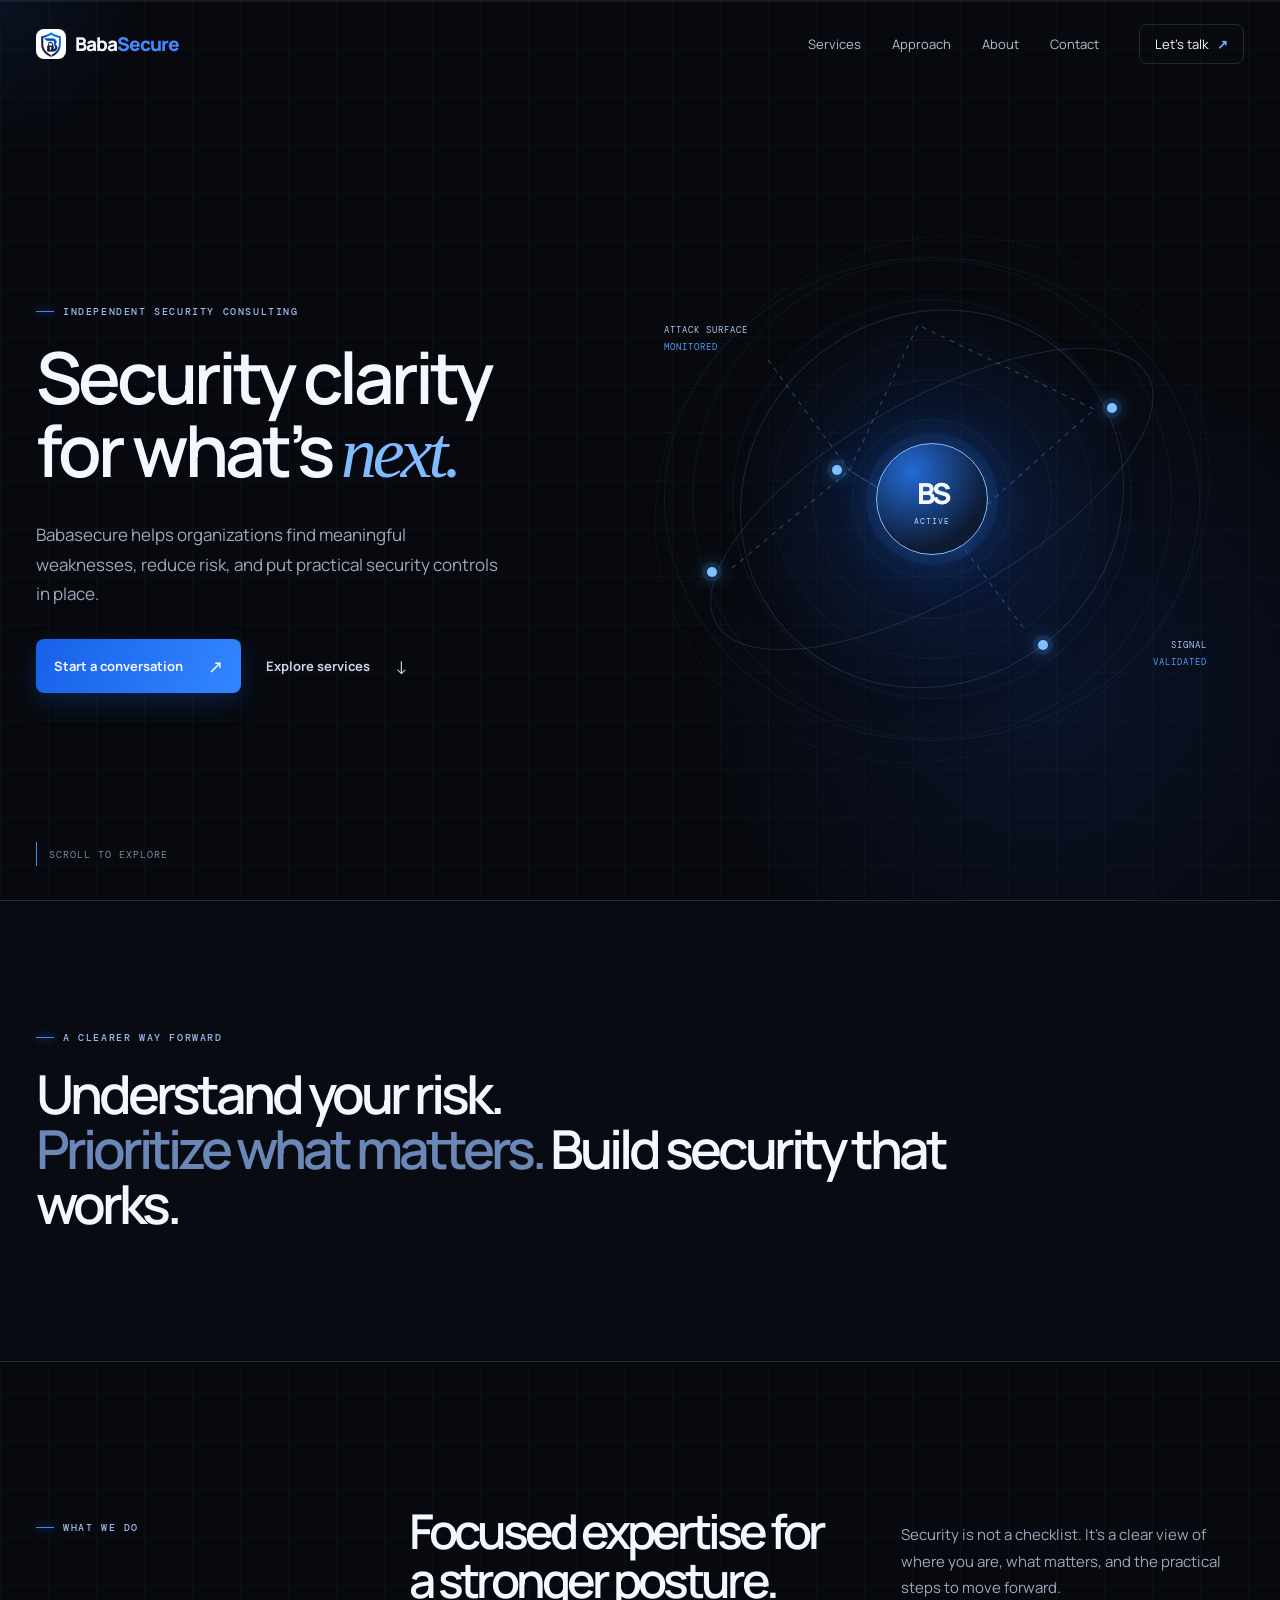
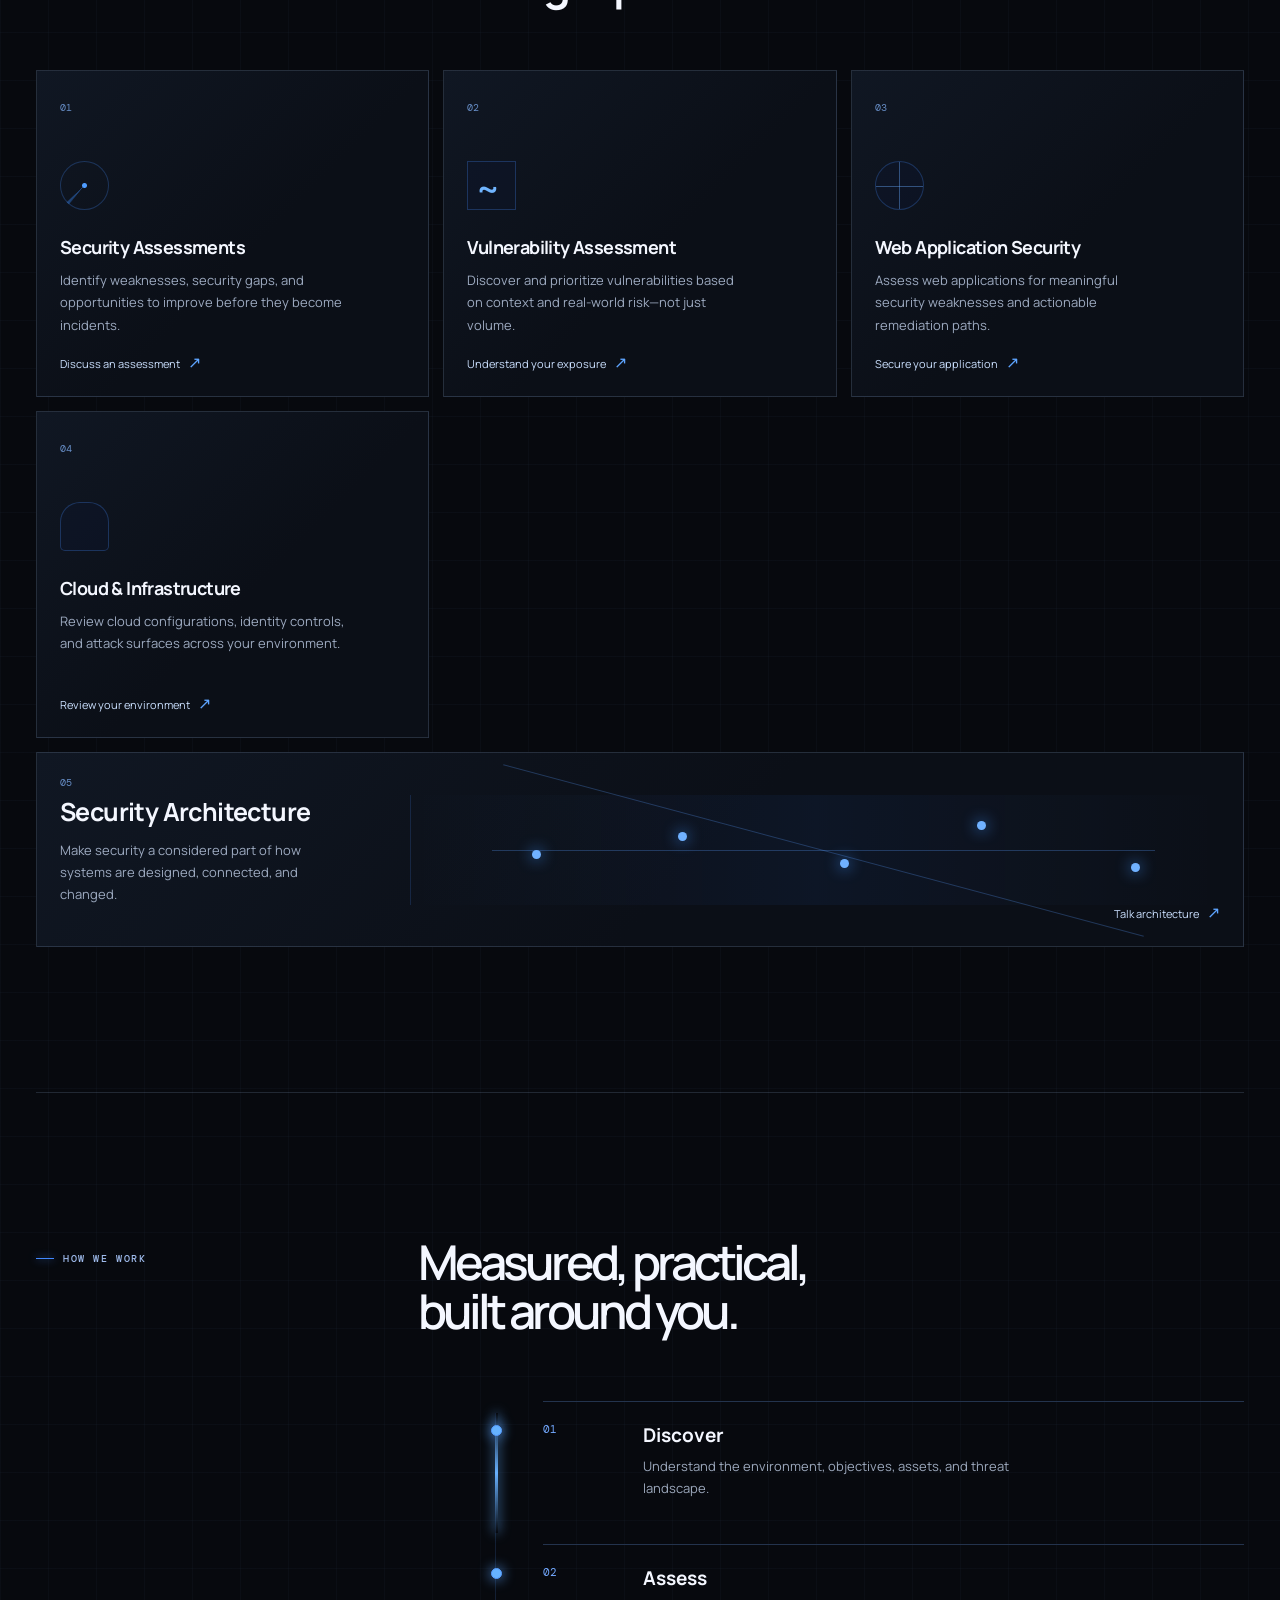
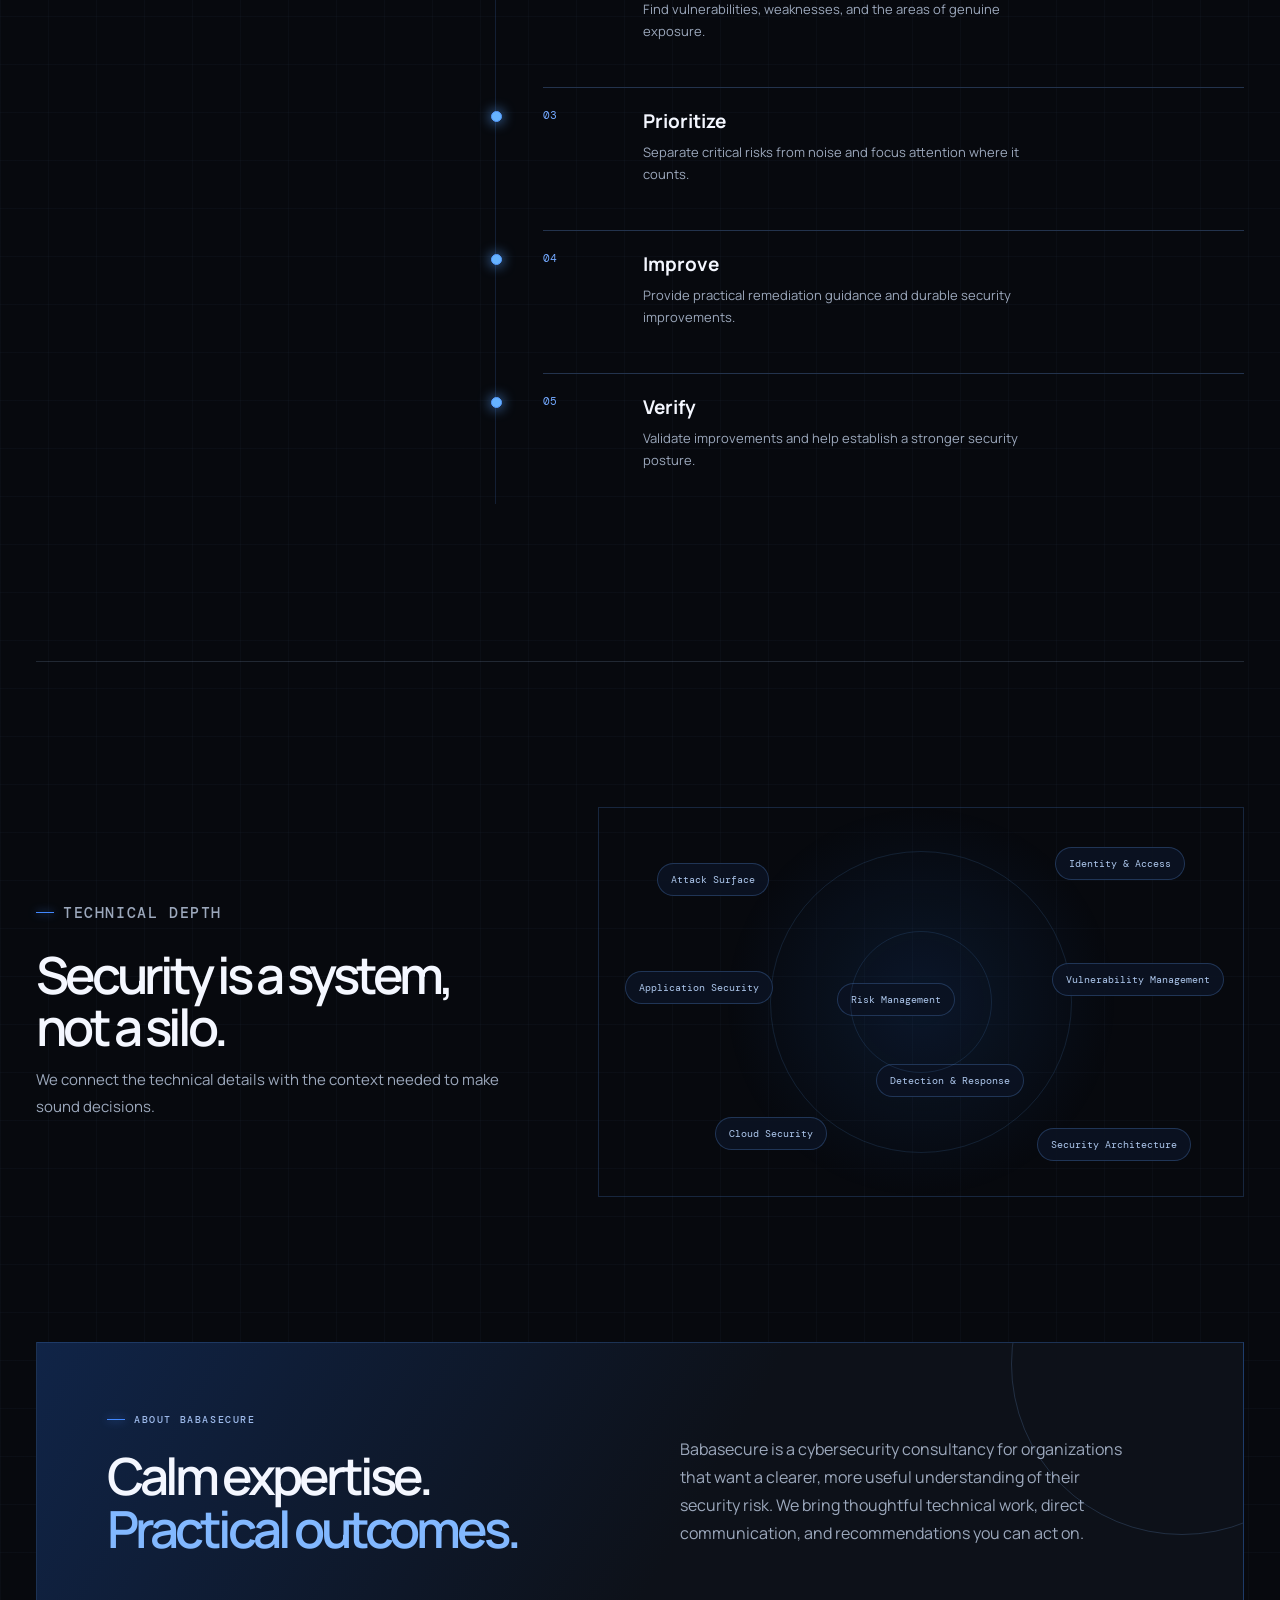
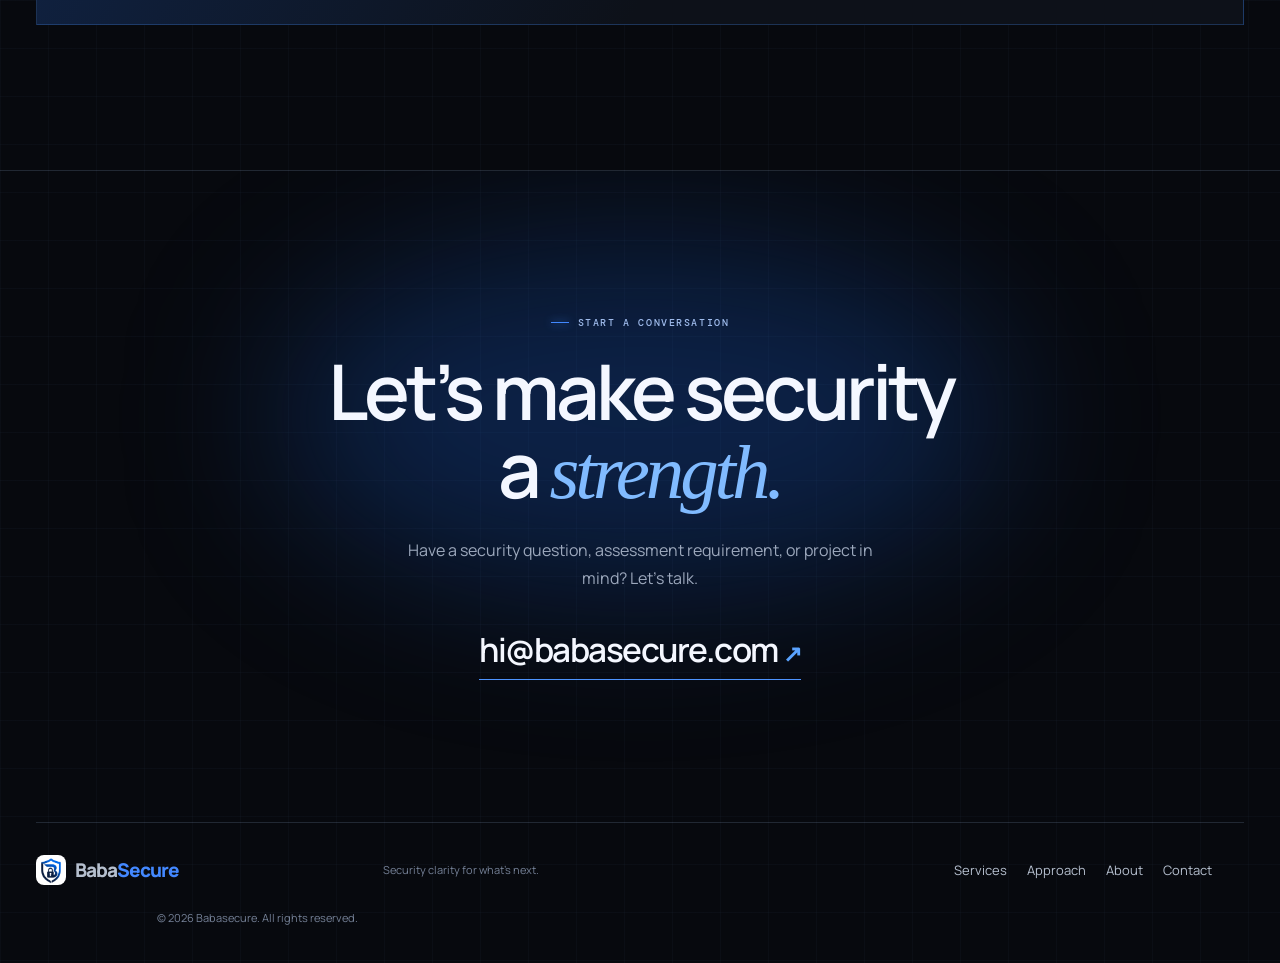
==== index.html @ 06ff26c7 "Add files via upload" ====
<!doctype html>
<html lang="en">
  <head>
    <meta charset="UTF-8" />
    <meta name="viewport" content="width=device-width, initial-scale=1.0" />
    <meta name="description" content="Babasecure helps organizations understand risk, strengthen controls, and build practical cybersecurity resilience." />
    <meta name="theme-color" content="#07090e" />
    <link rel="canonical" href="https://babasecure.com/" />
    <meta property="og:title" content="Babasecure — Cybersecurity Consulting" />
    <meta property="og:description" content="Practical cybersecurity for organizations that need clarity, confidence, and resilient systems." />
    <meta property="og:type" content="website" />
    <meta property="og:url" content="https://babasecure.com/" />
    <meta name="twitter:card" content="summary" />
    <title>Babasecure — Cybersecurity Consulting</title>
    <link rel="icon" href="BabaSecure%20nobg.png" />
    <link rel="stylesheet" href="styles.css" />
    <link rel="stylesheet" href="logo.css" />
  </head>
  <body>
    <div class="progress" aria-hidden="true"><i></i></div>
    <div class="cursor-glow" aria-hidden="true"></div>
    <header class="site-header" id="top">
      <a class="brand" href="#top" aria-label="Babasecure home"><img src="BabaSecure%20nobg.png" alt="" /><span>Baba<span>Secure</span></span></a>
      <nav class="desktop-nav" aria-label="Main navigation">
        <a href="#services">Services</a><a href="#approach">Approach</a><a href="#about">About</a><a href="#contact">Contact</a>
      </nav>
      <a class="nav-cta" href="mailto:hi@babasecure.com">Let’s talk <b>↗</b></a>
      <button class="menu-toggle" aria-expanded="false" aria-controls="mobile-nav" aria-label="Open menu"><i></i><i></i></button>
    </header>
    <div class="mobile-nav" id="mobile-nav" aria-hidden="true"><a href="#services">Services</a><a href="#approach">Approach</a><a href="#about">About</a><a href="#contact">Contact</a><a class="button primary" href="mailto:hi@babasecure.com">Let’s talk <span>↗</span></a></div>

    <main>
      <section class="hero" aria-labelledby="hero-title">
        <div class="hero-copy reveal">
          <p class="eyebrow"><i></i> Independent security consulting</p>
          <h1 id="hero-title">Security clarity<br />for what’s <em>next.</em></h1>
          <p class="hero-text">Babasecure helps organizations find meaningful weaknesses, reduce risk, and put practical security controls in place.</p>
          <div class="hero-actions"><a class="button primary" href="mailto:hi@babasecure.com">Start a conversation <span>↗</span></a><a class="button text-button" href="#services">Explore services <span>↓</span></a></div>
        </div>
        <div class="system" aria-label="Abstract animated security network visualization" role="img">
          <div class="orb orb-one"></div><div class="orb orb-two"></div>
          <div class="orbit orbit-a"></div><div class="orbit orbit-b"></div><div class="orbit orbit-c"></div>
          <div class="system-grid"></div>
          <div class="node n1"></div><div class="node n2"></div><div class="node n3"></div><div class="node n4"></div><div class="node n5"></div>
          <svg viewBox="0 0 600 600" aria-hidden="true"><path d="M87 374 212 270 323 338 473 205"/><path d="M125 152 212 270 323 338 399 440"/><path d="M212 270 285 115 473 205"/></svg>
          <div class="core"><span>BS</span><small>ACTIVE</small></div>
          <div class="system-label label-a">ATTACK SURFACE <b>MONITORED</b></div><div class="system-label label-b">SIGNAL <b>VALIDATED</b></div>
        </div>
        <div class="scroll-cue"><span></span> Scroll to explore</div>
      </section>

      <section class="statement"><p class="eyebrow reveal"><i></i> A clearer way forward</p><h2 class="reveal">Understand your risk.<br /><span>Prioritize what matters.</span> Build security that works.</h2></section>

      <section class="services section" id="services">
        <div class="section-head reveal"><p class="eyebrow"><i></i> What we do</p><h2>Focused expertise for<br />a stronger posture.</h2><p>Security is not a checklist. It’s a clear view of where you are, what matters, and the practical steps to move forward.</p></div>
        <div class="service-grid">
          <article class="service-card reveal"><span class="index">01</span><div class="service-icon icon-scan"></div><h3>Security Assessments</h3><p>Identify weaknesses, security gaps, and opportunities to improve before they become incidents.</p><a href="mailto:hi@babasecure.com?subject=Security%20Assessment%20enquiry">Discuss an assessment <span>↗</span></a></article>
          <article class="service-card reveal"><span class="index">02</span><div class="service-icon icon-pulse"></div><h3>Vulnerability Assessment</h3><p>Discover and prioritize vulnerabilities based on context and real-world risk—not just volume.</p><a href="mailto:hi@babasecure.com?subject=Vulnerability%20Assessment%20enquiry">Understand your exposure <span>↗</span></a></article>
          <article class="service-card reveal"><span class="index">03</span><div class="service-icon icon-web"></div><h3>Web Application Security</h3><p>Assess web applications for meaningful security weaknesses and actionable remediation paths.</p><a href="mailto:hi@babasecure.com?subject=Web%20Application%20Security%20enquiry">Secure your application <span>↗</span></a></article>
          <article class="service-card reveal"><span class="index">04</span><div class="service-icon icon-cloud"></div><h3>Cloud & Infrastructure</h3><p>Review cloud configurations, identity controls, and attack surfaces across your environment.</p><a href="mailto:hi@babasecure.com?subject=Cloud%20Security%20enquiry">Review your environment <span>↗</span></a></article>
          <article class="service-card wide reveal"><span class="index">05</span><div><h3>Security Architecture</h3><p>Make security a considered part of how systems are designed, connected, and changed.</p></div><div class="architecture-art"><span></span><span></span><span></span><span></span><span></span></div><a href="mailto:hi@babasecure.com?subject=Security%20Architecture%20enquiry">Talk architecture <span>↗</span></a></article>
        </div>
      </section>

      <section class="approach section" id="approach"><div class="section-head reveal"><p class="eyebrow"><i></i> How we work</p><h2>Measured, practical,<br />built around you.</h2></div><div class="process">
        <div class="process-line" aria-hidden="true"><i></i></div>
        <article class="process-step reveal"><span>01</span><div><h3>Discover</h3><p>Understand the environment, objectives, assets, and threat landscape.</p></div></article>
        <article class="process-step reveal"><span>02</span><div><h3>Assess</h3><p>Find vulnerabilities, weaknesses, and the areas of genuine exposure.</p></div></article>
        <article class="process-step reveal"><span>03</span><div><h3>Prioritize</h3><p>Separate critical risks from noise and focus attention where it counts.</p></div></article>
        <article class="process-step reveal"><span>04</span><div><h3>Improve</h3><p>Provide practical remediation guidance and durable security improvements.</p></div></article>
        <article class="process-step reveal"><span>05</span><div><h3>Verify</h3><p>Validate improvements and help establish a stronger security posture.</p></div></article>
      </div></section>

      <section class="capabilities section"><div class="capability-copy reveal"><p class="eyebrow"><i></i> Technical depth</p><h2>Security is a system,<br />not a silo.</h2><p>We connect the technical details with the context needed to make sound decisions.</p></div><div class="constellation reveal" aria-label="Security capabilities"><button>Attack Surface</button><button>Identity &amp; Access</button><button>Application Security</button><button>Cloud Security</button><button>Vulnerability Management</button><button>Security Architecture</button><button>Detection &amp; Response</button><button>Risk Management</button></div></section>

      <section class="about section" id="about"><div class="about-card reveal"><div><p class="eyebrow"><i></i> About Babasecure</p><h2>Calm expertise.<br /><span>Practical outcomes.</span></h2></div><p>Babasecure is a cybersecurity consultancy for organizations that want a clearer, more useful understanding of their security risk. We bring thoughtful technical work, direct communication, and recommendations you can act on.</p></div></section>
      <section class="contact" id="contact"><div class="contact-glow"></div><p class="eyebrow reveal"><i></i> Start a conversation</p><h2 class="reveal">Let’s make security<br />a <em>strength.</em></h2><p class="reveal">Have a security question, assessment requirement, or project in mind? Let’s talk.</p><a class="email-link reveal" href="mailto:hi@babasecure.com">hi@babasecure.com <span>↗</span></a></section>
    </main>
    <footer><a class="brand" href="#top"><img src="BabaSecure%20nobg.png" alt="" /><span>Baba<span>Secure</span></span></a><p>Security clarity for what’s next.</p><div><a href="#services">Services</a><a href="#approach">Approach</a><a href="#about">About</a><a href="mailto:hi@babasecure.com">Contact</a></div><small>© <span id="year"></span> Babasecure. All rights reserved.</small></footer>
    <script src="script.js"></script>
  </body>
</html>
---- styles.css ----
@import url('https://fonts.googleapis.com/css2?family=DM+Mono:wght@400;500&family=Manrope:wght@400;500;600;700;800&display=swap');
:root{--bg:#07090e;--surface:#0c1018;--line:rgba(176,202,246,.16);--ink:#f4f7ff;--muted:#9ca8bc;--blue:#2673ff;--cyan:#66b9ff;--mono:'DM Mono',monospace;--sans:Manrope,Arial,sans-serif}*{box-sizing:border-box}html{scroll-behavior:smooth}body{margin:0;background:var(--bg);color:var(--ink);font-family:var(--sans);overflow-x:hidden;background-image:radial-gradient(circle at 82% 12%,rgba(35,98,255,.11),transparent 22rem),linear-gradient(rgba(111,142,200,.035) 1px,transparent 1px),linear-gradient(90deg,rgba(111,142,200,.035) 1px,transparent 1px);background-size:auto,48px 48px,48px 48px}a{color:inherit;text-decoration:none}button{font:inherit}.progress{height:2px;position:fixed;z-index:100;inset:0 0 auto;background:rgba(255,255,255,.05)}.progress i{display:block;height:100%;width:0;background:linear-gradient(90deg,var(--blue),var(--cyan));box-shadow:0 0 12px var(--blue)}.site-header{height:88px;display:flex;align-items:center;justify-content:space-between;max-width:1340px;margin:auto;padding:0 36px;position:sticky;top:0;z-index:20;transition:.35s}.site-header.scrolled{height:70px;background:rgba(7,9,14,.76);backdrop-filter:blur(16px);border-bottom:1px solid rgba(255,255,255,.08)}.brand{font-weight:800;font-size:19px;letter-spacing:-1px;display:flex;align-items:center;gap:9px}.brand>span:last-child>span{color:#4388ff}.brand-mark{width:29px;height:29px;border:1px solid #347dff;border-radius:8px;display:grid;place-items:center;font-size:14px;background:linear-gradient(145deg,rgba(62,134,255,.3),rgba(11,22,47,.2));box-shadow:inset 0 0 13px #2869cc44}.desktop-nav{display:flex;gap:31px;margin-left:auto;margin-right:40px}.desktop-nav a,footer a{font-size:13px;color:#b5bfce;transition:.2s}.desktop-nav a:hover,footer a:hover{color:#fff}.nav-cta{font-size:13px;border:1px solid var(--line);padding:10px 15px;border-radius:8px;transition:.25s}.nav-cta:hover{border-color:#528dff;background:#1e58c61}.nav-cta b{color:#67b0ff;margin-left:6px}.menu-toggle,.mobile-nav{display:none}.hero{min-height:calc(100vh - 88px);max-width:1340px;margin:auto;padding:80px 36px 70px;display:grid;grid-template-columns:1fr 1fr;align-items:center;position:relative}.hero-copy{z-index:2}.eyebrow{font:500 10px var(--mono);color:#9fbbec;text-transform:uppercase;letter-spacing:1.6px;display:flex;align-items:center;gap:9px;margin:0 0 23px}.eyebrow i{width:18px;height:1px;background:#4288ff;box-shadow:0 0 8px #4288ff}.hero h1,.section h2,.statement h2,.contact h2{font-size:clamp(46px,5.6vw,84px);line-height:1.02;letter-spacing:-4px;margin:0;font-weight:600}.hero h1 em,.contact h2 em{font-family:Georgia,serif;font-weight:400;color:#81bbff}.hero-text{max-width:470px;color:var(--muted);font-size:17px;line-height:1.75;margin:30px 0}.hero-actions{display:flex;align-items:center;gap:25px}.button{display:inline-flex;align-items:center;justify-content:center;gap:25px;border-radius:8px;padding:15px 18px;font-size:13px;font-weight:700;transition:transform .25s,box-shadow .25s,border .25s}.button:hover{transform:translateY(-3px)}.primary{background:linear-gradient(110deg,#1761e9,#3386ff);box-shadow:0 9px 25px #175ed343}.primary:hover{box-shadow:0 13px 32px #175ed36b}.button span{font-size:18px;font-weight:400}.text-button{color:#cbd6e8;padding-left:0}.text-button:hover{color:white}.system{height:min(570px,44vw);min-height:470px;position:relative;isolation:isolate;margin-left:-20px;transform:translate(var(--mx,0),var(--my,0));transition:transform .5s ease-out}.system:before{content:"";position:absolute;inset:7% 8%;border-radius:50%;background:radial-gradient(circle,rgba(37,113,255,.17),transparent 58%);filter:blur(12px);z-index:-2}.system-grid{position:absolute;inset:7%;border:1px solid #5085ca20;border-radius:50%;background:repeating-radial-gradient(circle at center,transparent 0 38px,#8db8ff0b 39px 40px)}.orbit{position:absolute;border:1px solid rgba(108,166,255,.18);border-radius:50%;top:50%;left:50%;transform:translate(-50%,-50%) rotate(-30deg)}.orbit-a{width:80%;height:35%}.orbit-b{width:59%;height:70%;transform:translate(-50%,-50%) rotate(51deg)}.orbit-c{width:91%;height:91%;border-style:dashed;border-color:#8eb8ff17;animation:spin 25s linear infinite}.system svg{position:absolute;width:100%;height:100%;inset:0}.system path{fill:none;stroke:#5ba1ff5c;stroke-width:1.2;stroke-dasharray:5 6;animation:dash 16s linear infinite}.node{width:10px;height:10px;border-radius:50%;background:#80c1ff;box-shadow:0 0 0 5px #4597ff20,0 0 18px #4c9fff;position:absolute}.n1{left:14%;top:62%}.n2{left:34%;top:44%}.n3{left:53%;top:56%}.n4{left:78%;top:33%}.n5{left:67%;top:75%}.core{width:112px;height:112px;border-radius:50%;position:absolute;left:50%;top:50%;transform:translate(-50%,-50%);display:flex;flex-direction:column;align-items:center;justify-content:center;background:radial-gradient(circle at 32% 25%,#246bd6,#0d1a31 70%);border:1px solid #7fc1ff;box-shadow:0 0 0 10px #3c8fff15,0 0 60px #1871ff57;animation:breathe 3.5s ease-in-out infinite}.core span{font-size:29px;font-weight:800;letter-spacing:-3px}.core small{font:8px var(--mono);letter-spacing:1px;margin-top:3px;color:#abd7ff}.system-label{font:9px var(--mono);color:#a9c8f3;position:absolute;letter-spacing:1px}.system-label b{display:block;color:#4f9bff;font-weight:400;margin-top:5px}.label-a{left:7%;top:19%}.label-b{right:6%;bottom:20%;text-align:right}.scroll-cue{position:absolute;bottom:34px;left:36px;color:#7d889a;font:10px var(--mono);letter-spacing:1px;text-transform:uppercase;display:flex;gap:12px;align-items:center}.scroll-cue span{height:24px;width:1px;background:#478aff;animation:scroll 1.7s infinite}.statement{padding:130px max(36px,calc((100vw - 1268px)/2));border-top:1px solid var(--line);border-bottom:1px solid var(--line);background:#0a0d14b8}.statement h2{font-size:clamp(33px,4.2vw,64px);max-width:970px}.statement h2 span{color:#6a87b7}.section{max-width:1268px;margin:auto;padding:145px 0}.section-head{display:grid;grid-template-columns:1fr 1.35fr 1fr;gap:30px;align-items:start;margin-bottom:65px}.section-head .eyebrow{margin-top:14px}.section h2{font-size:clamp(34px,3.75vw,58px)}.section-head>p:last-child,.capability-copy>p,.about-card>p{font-size:15px;line-height:1.75;color:var(--muted);margin:15px 0 0}.service-grid{display:grid;grid-template-columns:repeat(3,1fr);gap:14px}.service-card{min-height:327px;background:linear-gradient(135deg,#101723,#0b0f17 55%);border:1px solid var(--line);padding:23px;position:relative;overflow:hidden;transition:.35s}.service-card:before{content:"";position:absolute;inset:0;background:radial-gradient(circle at var(--x,50%) var(--y,50%),#237eff30,transparent 38%);opacity:0;transition:.35s}.service-card:hover{transform:translateY(-7px);border-color:#5594ff91}.service-card:hover:before{opacity:1}.index{font:10px var(--mono);color:#678ec7}.service-icon{width:49px;height:49px;border:1px solid #3a76d355;margin:45px 0 25px;position:relative;background:#0c163055}.icon-scan{border-radius:50%;background:radial-gradient(circle,#4e9cff 0 2px,transparent 3px),conic-gradient(from 20deg,transparent 0 55%,#398cff62 56% 57%,transparent 58%)}.icon-pulse:after{content:"⌁";color:#70b5ff;font-size:39px;position:absolute;left:7px;top:-2px}.icon-web{border-radius:50%}.icon-web:after,.icon-web:before{content:"";position:absolute;background:#66aaff69}.icon-web:after{width:1px;top:0;bottom:0;left:50%}.icon-web:before{height:1px;left:0;right:0;top:50%}.icon-cloud{border-radius:20px 20px 5px 5px}.service-card h3{font-size:18px;margin:0 0 10px;letter-spacing:-.6px}.service-card p{font-size:13px;line-height:1.7;color:#9daac0;margin:0;max-width:285px}.service-card>a{font-size:11px;color:#cbe0ff;position:absolute;bottom:23px;left:23px}.service-card>a span{color:#5ea4ff;font-size:16px;margin-left:6px}.service-card.wide{grid-column:span 3;min-height:195px;display:flex;align-items:center;gap:65px}.wide .index{position:absolute;top:23px}.wide h3{font-size:25px}.wide .architecture-art{flex:1;height:110px;position:relative;background:linear-gradient(90deg,transparent,#347fff10,transparent);border-left:1px solid #3a76d337}.architecture-art:before,.architecture-art:after{content:"";position:absolute;height:1px;background:#5b9dff48;top:55px;left:10%;right:8%}.architecture-art:after{transform:rotate(15deg)}.architecture-art span{position:absolute;width:9px;height:9px;border-radius:50%;background:#70b1ff;box-shadow:0 0 15px #4194ff}.architecture-art span:nth-child(1){left:15%;top:50%}.architecture-art span:nth-child(2){left:33%;top:34%}.architecture-art span:nth-child(3){left:53%;top:58%}.architecture-art span:nth-child(4){left:70%;top:24%}.architecture-art span:nth-child(5){left:89%;top:62%}.wide>a{left:auto;right:23px}.approach{border-top:1px solid var(--line)}.approach .section-head{grid-template-columns:1fr 2.35fr}.process{position:relative;padding-left:42%;display:grid;gap:0}.process-line{position:absolute;top:12px;bottom:12px;left:38%;width:1px;background:#365e9a45}.process-line i{display:block;width:3px;height:120px;background:linear-gradient(transparent,#68b1ff,transparent);box-shadow:0 0 12px #62adff;animation:lineflow 4s ease-in-out infinite}.process-step{min-height:143px;display:grid;grid-template-columns:100px 1fr;border-top:1px solid #23334d;padding:20px 0;position:relative}.process-step:before{content:"";position:absolute;width:9px;height:9px;border-radius:50%;background:#10203b;border:1px solid #579cff;left:-52px;top:23px;transition:.35s}.process-step.in-view:before{background:#66b3ff;box-shadow:0 0 13px #5aa4ff}.process-step span{font:11px var(--mono);color:#73a9ff}.process-step h3{margin:0 0 8px;font-size:19px}.process-step p{color:var(--muted);font-size:13px;line-height:1.65;margin:0;max-width:420px}.capabilities{display:grid;grid-template-columns:1fr 1.3fr;gap:120px;align-items:center;border-top:1px solid var(--line)}.capability-copy .eyebrow{margin-bottom:22px}.capability-copy h2{font-size:clamp(34px,4vw,57px)}.constellation{min-height:390px;position:relative;border:1px solid #31548766;background:radial-gradient(circle at 50% 50%,#1d5db62a,transparent 52%);overflow:hidden}.constellation:before,.constellation:after{content:"";position:absolute;width:300px;height:300px;border:1px solid #66a9ff22;border-radius:50%;left:50%;top:50%;transform:translate(-50%,-50%)}.constellation:after{width:140px;height:140px}.constellation button{position:absolute;border:1px solid #5d99e845;background:#0b1323e8;color:#aec8ee;border-radius:100px;padding:9px 13px;font:10px var(--mono);cursor:pointer;transition:.25s}.constellation button:hover,.constellation button:focus{border-color:#76b7ff;background:#1b4d98;color:#fff;outline:none;box-shadow:0 0 20px #398aff66}.constellation button:nth-child(1){top:14%;left:9%}.constellation button:nth-child(2){top:10%;right:9%}.constellation button:nth-child(3){top:42%;left:4%}.constellation button:nth-child(4){bottom:12%;left:18%}.constellation button:nth-child(5){top:40%;right:3%}.constellation button:nth-child(6){bottom:9%;right:8%}.constellation button:nth-child(7){top:66%;left:43%}.constellation button:nth-child(8){top:45%;left:37%}.about{padding-top:0}.about-card{display:grid;grid-template-columns:1fr 1fr;gap:80px;background:linear-gradient(120deg,#102447,#0d1119 55%);border:1px solid #2f5b9975;padding:70px;position:relative;overflow:hidden}.about-card:after{content:"";width:340px;height:340px;border:1px solid #80b8ff2e;border-radius:50%;position:absolute;right:-110px;top:-150px}.about-card h2{font-size:clamp(35px,4vw,57px)}.about-card h2 span{color:#82b8ff}.about-card>p{font-size:16px;max-width:460px;align-self:center}.contact{padding:145px 36px 150px;text-align:center;position:relative;overflow:hidden;border-top:1px solid var(--line)}.contact>*{position:relative;z-index:1}.contact .eyebrow{justify-content:center}.contact h2{font-size:clamp(48px,6vw,88px)}.contact>p:not(.eyebrow){color:var(--muted);font-size:16px;margin:25px auto 35px;max-width:490px;line-height:1.7}.contact-glow{position:absolute;width:730px;height:350px;border-radius:50%;background:#195dcc4b;filter:blur(80px);left:50%;top:70px;transform:translateX(-50%)}.email-link{font-size:clamp(19px,2.6vw,36px);font-weight:600;letter-spacing:-1.5px;border-bottom:1px solid #4d94ff;padding-bottom:7px;transition:.2s}.email-link:hover{color:#7bb8ff}.email-link span{color:#5aa3ff;font-size:.7em}footer{max-width:1268px;margin:auto;padding:32px 0 38px;border-top:1px solid var(--line);display:grid;grid-template-columns:1fr 1.6fr 1fr;align-items:center;gap:25px}footer p,footer small{margin:0;color:#758197;font-size:11px}footer>div{display:flex;gap:20px;justify-content:center}footer small{text-align:right}.cursor-glow{width:320px;height:320px;position:fixed;z-index:-1;pointer-events:none;border-radius:50%;background:radial-gradient(circle,#2064c91b,transparent 65%);transform:translate(-50%,-50%)}.reveal{opacity:0;transform:translateY(20px);transition:opacity .7s ease,transform .7s ease}.reveal.in-view{opacity:1;transform:none}@keyframes spin{to{transform:translate(-50%,-50%) rotate(330deg)}}@keyframes dash{to{stroke-dashoffset:-180}}@keyframes breathe{50%{box-shadow:0 0 0 18px #3c8fff0c,0 0 70px #1871ff70}}@keyframes scroll{50%{transform:translateY(14px);opacity:.2}}@keyframes lineflow{50%{transform:translateY(380px)}}
@media(max-width:1320px){.section,footer{margin-left:36px;margin-right:36px}.capabilities{gap:65px}}@media(max-width:900px){.site-header{padding:0 24px}.desktop-nav,.nav-cta{display:none}.menu-toggle{display:grid;width:43px;height:38px;border:1px solid var(--line);border-radius:7px;background:none;place-content:center;gap:6px}.menu-toggle i{display:block;width:17px;height:1px;background:#c8d9f5;transition:.2s}.menu-toggle.open i:first-child{transform:translateY(3.5px) rotate(45deg)}.menu-toggle.open i:last-child{transform:translateY(-3.5px) rotate(-45deg)}.mobile-nav{position:fixed;inset:70px 16px auto;z-index:19;background:#0d121d;backdrop-filter:blur(15px);border:1px solid var(--line);border-radius:10px;padding:15px;flex-direction:column;gap:4px;opacity:0;visibility:hidden;transform:translateY(-10px);transition:.2s}.mobile-nav.open{display:flex;opacity:1;visibility:visible;transform:none}.mobile-nav a{padding:13px;font-size:14px;color:#c6d0e0}.mobile-nav .button{margin-top:8px;color:white}.hero{padding:55px 24px 80px;grid-template-columns:1fr;min-height:auto}.hero h1{font-size:clamp(48px,9vw,72px)}.system{height:480px;min-height:0;margin:35px -35px -50px}.scroll-cue{display:none}.section{padding:105px 0}.section-head{grid-template-columns:1fr 1fr;gap:20px}.section-head>p:last-child{grid-column:2}.service-grid{grid-template-columns:1fr 1fr}.service-card.wide{grid-column:span 2}.capabilities{grid-template-columns:1fr;gap:45px}.about-card{padding:50px;gap:35px}.process{padding-left:35%}.process-line{left:30%}footer{grid-template-columns:1fr 1fr}footer p{display:none}footer>div{justify-content:flex-end}footer small{grid-column:span 2;text-align:left}}@media(max-width:600px){body{background-size:auto,34px 34px,34px 34px}.site-header{height:70px}.hero{padding-top:55px}.hero h1{letter-spacing:-2.8px}.hero-text{font-size:15px;margin:23px 0}.hero-actions{gap:12px;align-items:stretch;flex-direction:column}.button{min-height:51px}.text-button{justify-content:flex-start}.system{height:360px;margin-top:20px}.system-label{font-size:7px}.core{width:88px;height:88px}.statement{padding:85px 24px}.statement h2{letter-spacing:-2.2px}.section,footer{margin-left:24px;margin-right:24px}.section{padding:83px 0}.section-head{grid-template-columns:1fr;margin-bottom:42px}.section-head>p:last-child{grid-column:auto;margin:0;max-width:420px}.service-grid{grid-template-columns:1fr}.service-card{min-height:305px}.service-card.wide{grid-column:span 1;display:block;min-height:300px}.wide .architecture-art{margin-top:20px;height:80px}.wide>a{left:23px;right:auto}.approach .section-head{grid-template-columns:1fr}.process{padding-left:25px}.process-line{left:4px}.process-step{grid-template-columns:65px 1fr}.process-step:before{left:-26px}.capabilities{gap:30px}.constellation{min-height:430px}.constellation button{font-size:9px;padding:8px}.constellation button:nth-child(2){right:2%}.constellation button:nth-child(5){right:-3%}.about-card{grid-template-columns:1fr;padding:35px 24px;gap:3px}.about-card h2{letter-spacing:-2px}.contact{padding:100px 24px}.contact h2{letter-spacing:-2.5px}footer{display:flex;flex-wrap:wrap;gap:22px;padding:27px 0}footer>div{width:100%;justify-content:flex-start;flex-wrap:wrap}footer small{width:100%;text-align:left}.cursor-glow{display:none}}@media(prefers-reduced-motion:reduce){*,*:before,*:after{animation-duration:.001ms!important;transition-duration:.001ms!important;scroll-behavior:auto!important}.reveal{opacity:1;transform:none}}
---- logo.css ----
.brand img{width:30px;height:30px;object-fit:contain;border-radius:8px;background:#fff;padding:1px}
.icon-pulse:after{content:"~"}
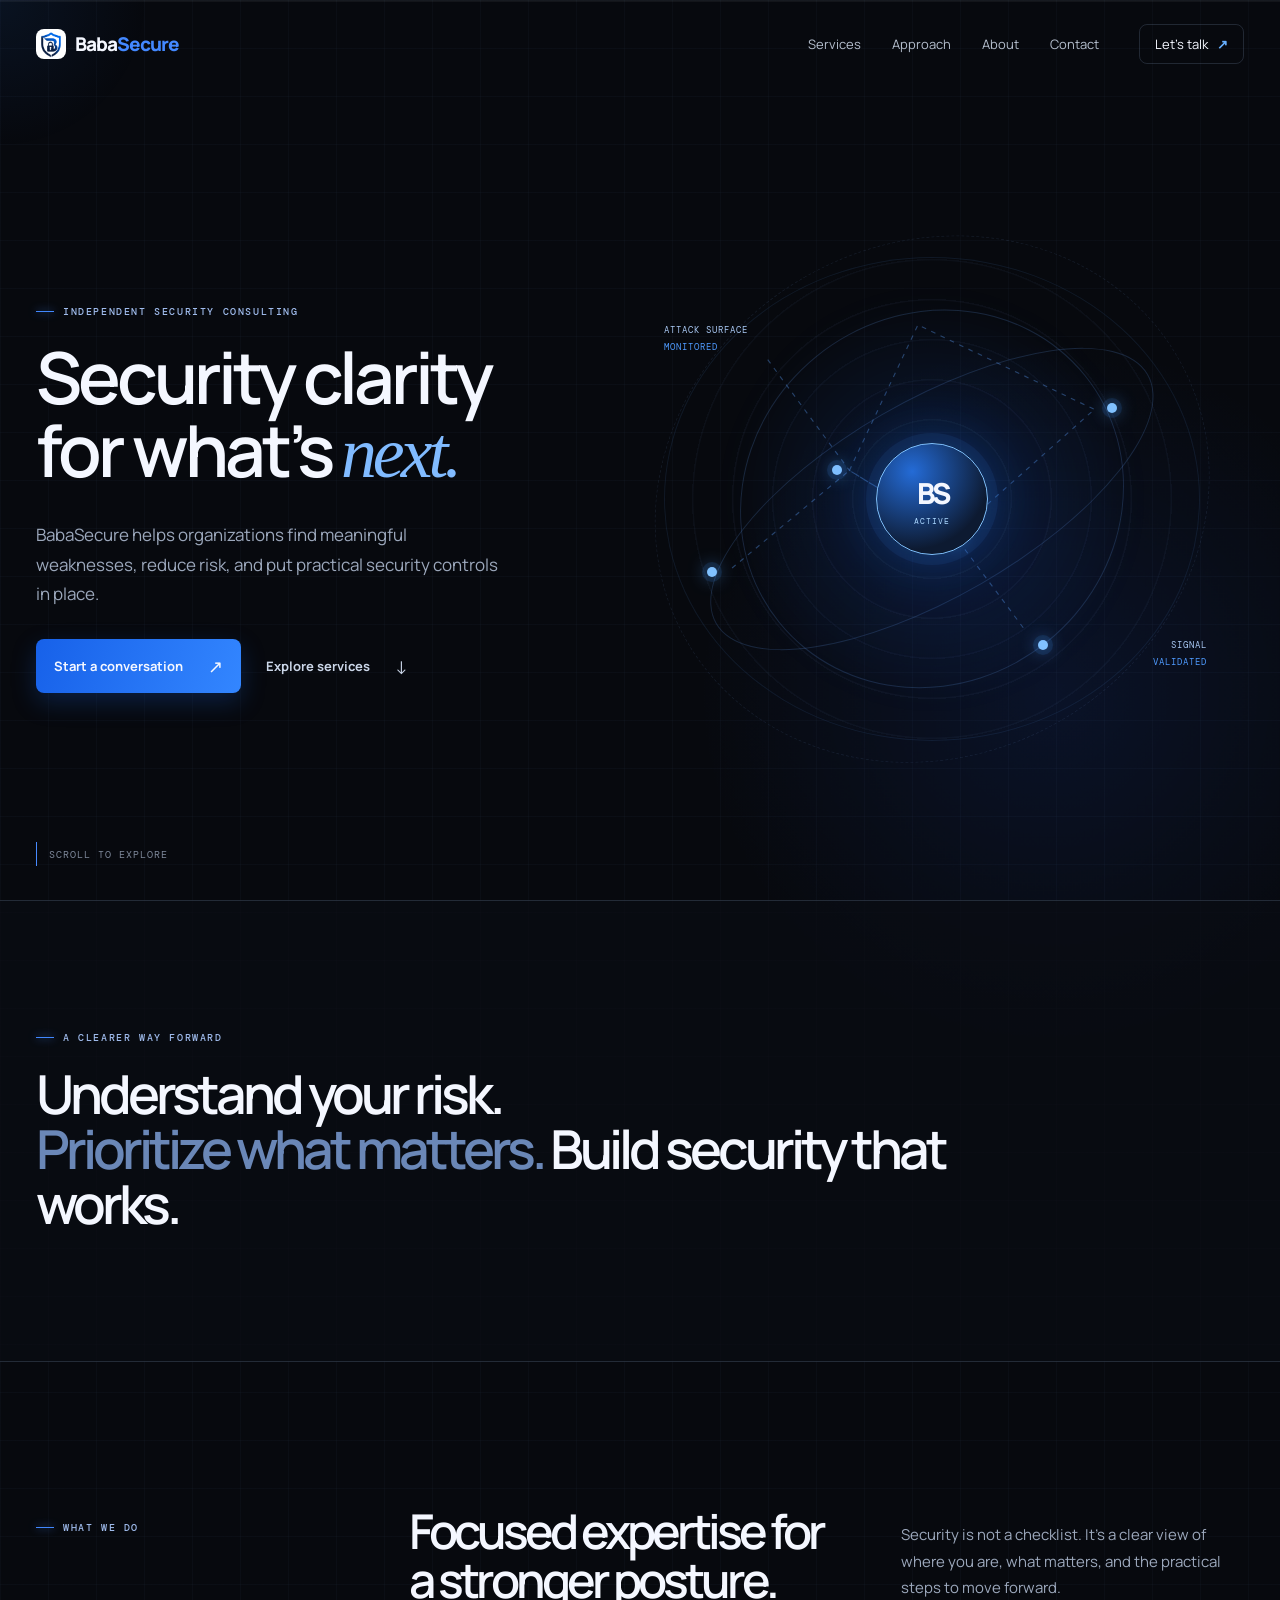
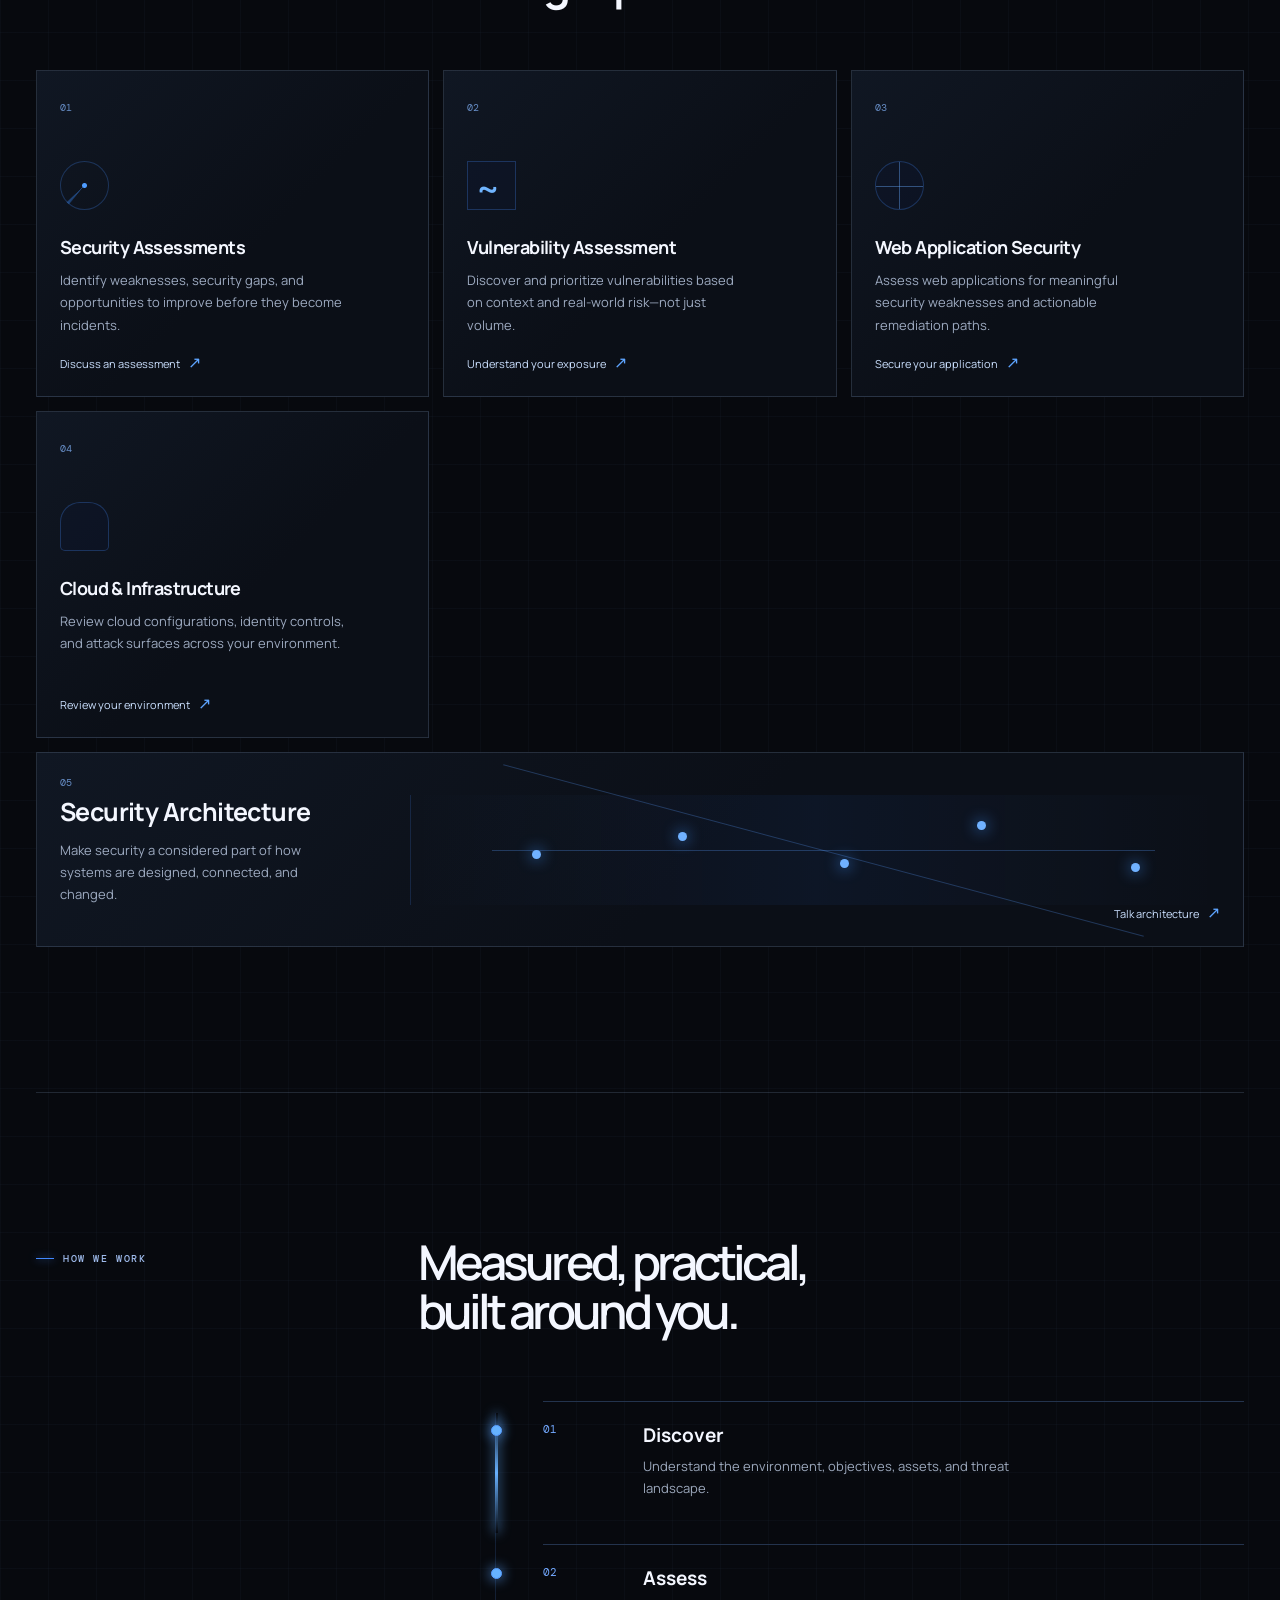
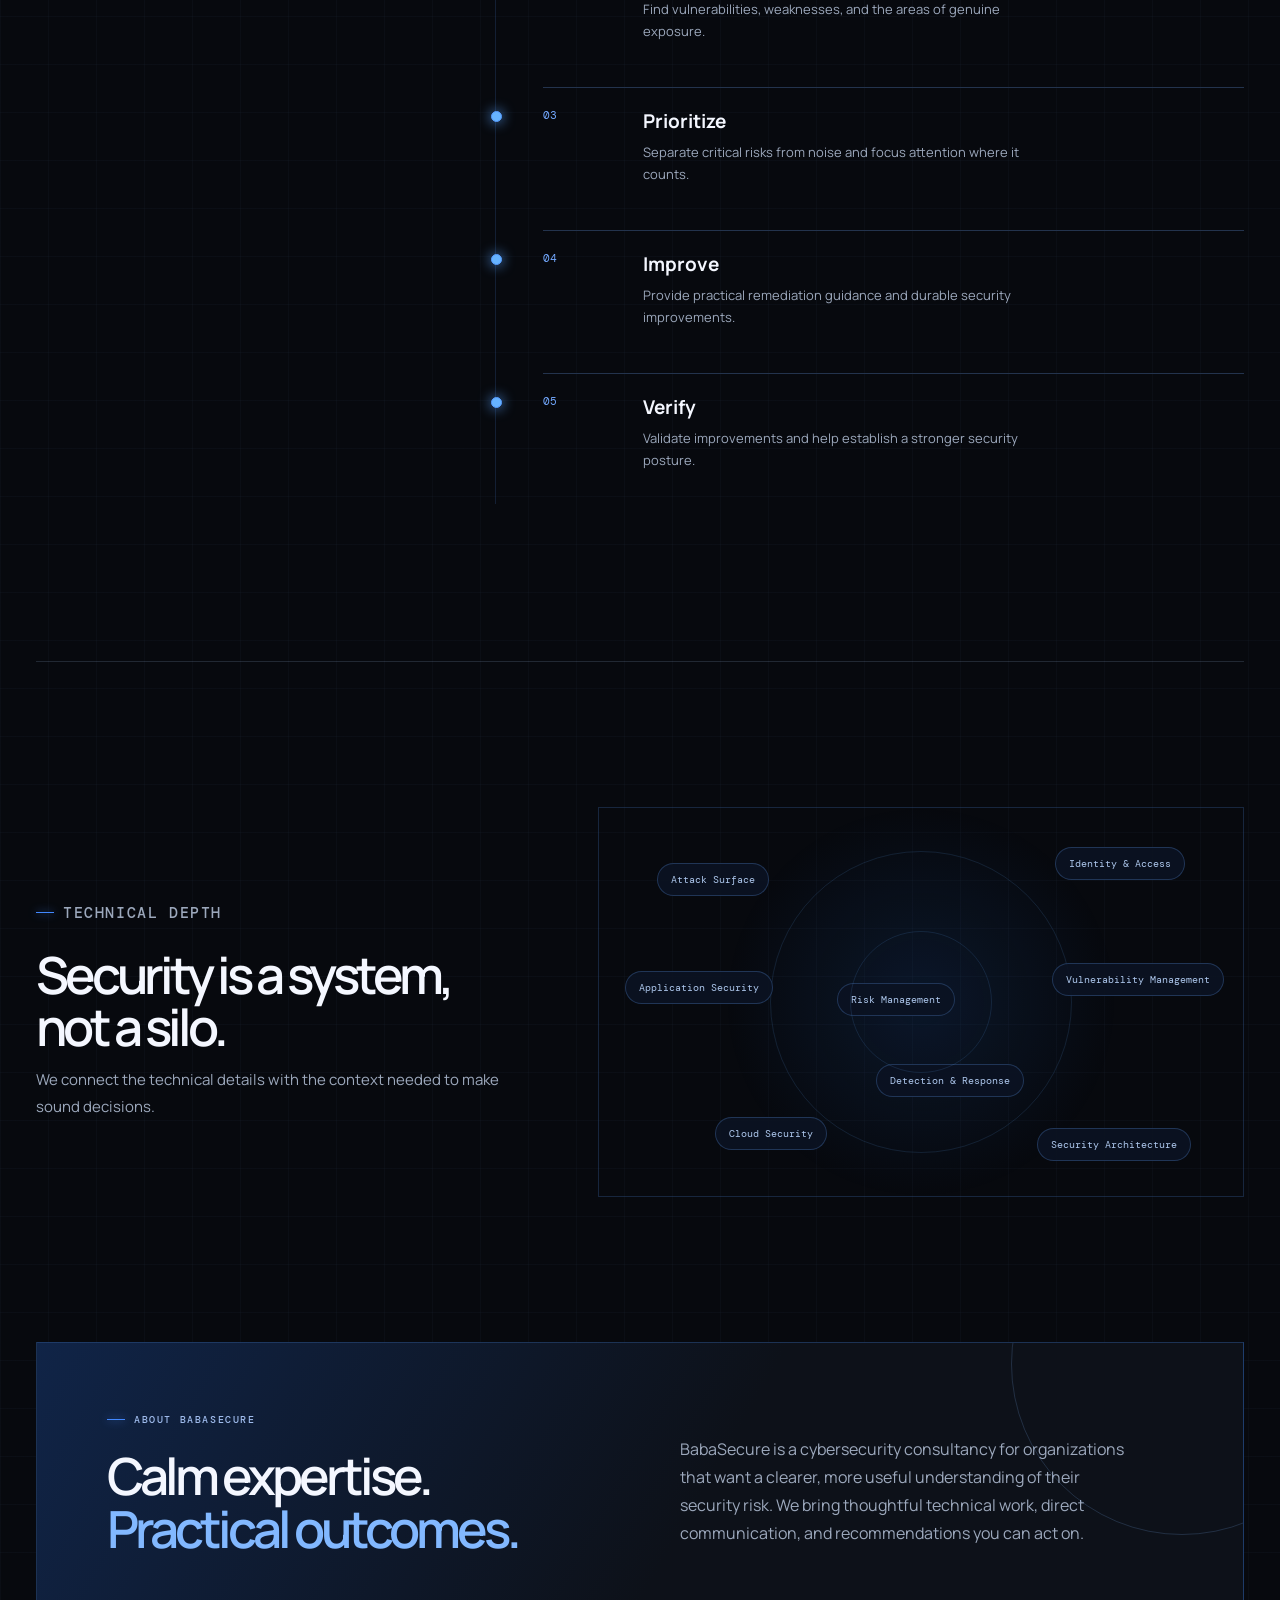
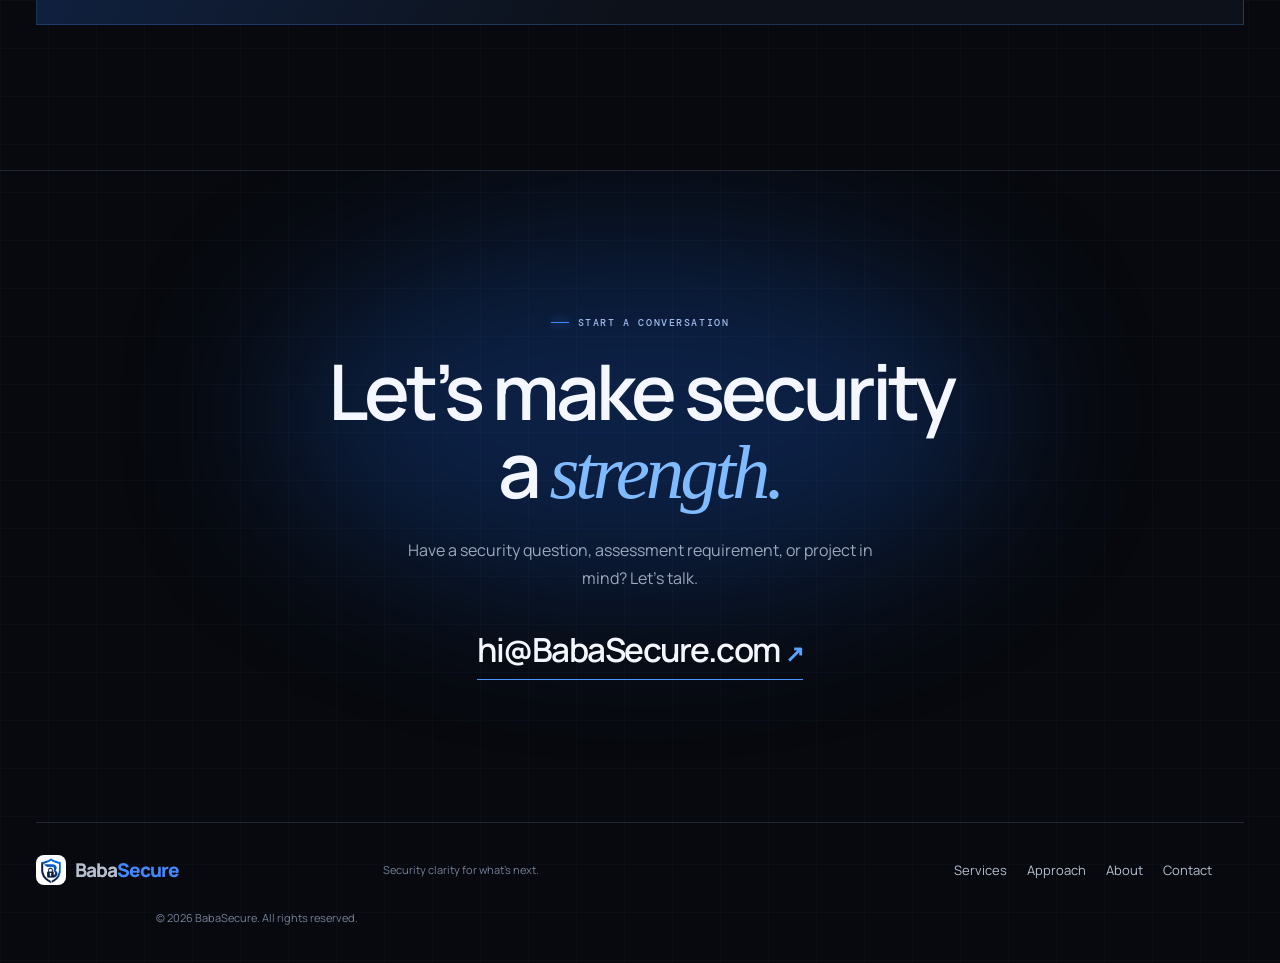
==== commit 9d1a7442: "Update index.html" ====
--- a/index.html
+++ b/index.html
@@ -3,15 +3,15 @@
   <head>
     <meta charset="UTF-8" />
     <meta name="viewport" content="width=device-width, initial-scale=1.0" />
-    <meta name="description" content="Babasecure helps organizations understand risk, strengthen controls, and build practical cybersecurity resilience." />
+    <meta name="description" content="BabaSecure helps organizations understand risk, strengthen controls, and build practical cybersecurity resilience." />
     <meta name="theme-color" content="#07090e" />
-    <link rel="canonical" href="https://babasecure.com/" />
-    <meta property="og:title" content="Babasecure — Cybersecurity Consulting" />
+    <link rel="canonical" href="https://BabaSecure.com/" />
+    <meta property="og:title" content="BabaSecure — Information Security Consulting" />
     <meta property="og:description" content="Practical cybersecurity for organizations that need clarity, confidence, and resilient systems." />
     <meta property="og:type" content="website" />
-    <meta property="og:url" content="https://babasecure.com/" />
+    <meta property="og:url" content="https://BabaSecure.com/" />
     <meta name="twitter:card" content="summary" />
-    <title>Babasecure — Cybersecurity Consulting</title>
+    <title>BabaSecure — Information Security Consulting</title>
     <link rel="icon" href="BabaSecure%20nobg.png" />
     <link rel="stylesheet" href="styles.css" />
     <link rel="stylesheet" href="logo.css" />
@@ -20,22 +20,22 @@
     <div class="progress" aria-hidden="true"><i></i></div>
     <div class="cursor-glow" aria-hidden="true"></div>
     <header class="site-header" id="top">
-      <a class="brand" href="#top" aria-label="Babasecure home"><img src="BabaSecure%20nobg.png" alt="" /><span>Baba<span>Secure</span></span></a>
+      <a class="brand" href="#top" aria-label="BabaSecure home"><img src="BabaSecure%20nobg.png" alt="" /><span>Baba<span>Secure</span></span></a>
       <nav class="desktop-nav" aria-label="Main navigation">
         <a href="#services">Services</a><a href="#approach">Approach</a><a href="#about">About</a><a href="#contact">Contact</a>
       </nav>
-      <a class="nav-cta" href="mailto:hi@babasecure.com">Let’s talk <b>↗</b></a>
+      <a class="nav-cta" href="mailto:hi@BabaSecure.com">Let’s talk <b>↗</b></a>
       <button class="menu-toggle" aria-expanded="false" aria-controls="mobile-nav" aria-label="Open menu"><i></i><i></i></button>
     </header>
-    <div class="mobile-nav" id="mobile-nav" aria-hidden="true"><a href="#services">Services</a><a href="#approach">Approach</a><a href="#about">About</a><a href="#contact">Contact</a><a class="button primary" href="mailto:hi@babasecure.com">Let’s talk <span>↗</span></a></div>
+    <div class="mobile-nav" id="mobile-nav" aria-hidden="true"><a href="#services">Services</a><a href="#approach">Approach</a><a href="#about">About</a><a href="#contact">Contact</a><a class="button primary" href="mailto:hi@BabaSecure.com">Let’s talk <span>↗</span></a></div>
 
     <main>
       <section class="hero" aria-labelledby="hero-title">
         <div class="hero-copy reveal">
           <p class="eyebrow"><i></i> Independent security consulting</p>
           <h1 id="hero-title">Security clarity<br />for what’s <em>next.</em></h1>
-          <p class="hero-text">Babasecure helps organizations find meaningful weaknesses, reduce risk, and put practical security controls in place.</p>
-          <div class="hero-actions"><a class="button primary" href="mailto:hi@babasecure.com">Start a conversation <span>↗</span></a><a class="button text-button" href="#services">Explore services <span>↓</span></a></div>
+          <p class="hero-text">BabaSecure helps organizations find meaningful weaknesses, reduce risk, and put practical security controls in place.</p>
+          <div class="hero-actions"><a class="button primary" href="mailto:hi@BabaSecure.com">Start a conversation <span>↗</span></a><a class="button text-button" href="#services">Explore services <span>↓</span></a></div>
         </div>
         <div class="system" aria-label="Abstract animated security network visualization" role="img">
           <div class="orb orb-one"></div><div class="orb orb-two"></div>
@@ -54,11 +54,11 @@
       <section class="services section" id="services">
         <div class="section-head reveal"><p class="eyebrow"><i></i> What we do</p><h2>Focused expertise for<br />a stronger posture.</h2><p>Security is not a checklist. It’s a clear view of where you are, what matters, and the practical steps to move forward.</p></div>
         <div class="service-grid">
-          <article class="service-card reveal"><span class="index">01</span><div class="service-icon icon-scan"></div><h3>Security Assessments</h3><p>Identify weaknesses, security gaps, and opportunities to improve before they become incidents.</p><a href="mailto:hi@babasecure.com?subject=Security%20Assessment%20enquiry">Discuss an assessment <span>↗</span></a></article>
-          <article class="service-card reveal"><span class="index">02</span><div class="service-icon icon-pulse"></div><h3>Vulnerability Assessment</h3><p>Discover and prioritize vulnerabilities based on context and real-world risk—not just volume.</p><a href="mailto:hi@babasecure.com?subject=Vulnerability%20Assessment%20enquiry">Understand your exposure <span>↗</span></a></article>
-          <article class="service-card reveal"><span class="index">03</span><div class="service-icon icon-web"></div><h3>Web Application Security</h3><p>Assess web applications for meaningful security weaknesses and actionable remediation paths.</p><a href="mailto:hi@babasecure.com?subject=Web%20Application%20Security%20enquiry">Secure your application <span>↗</span></a></article>
-          <article class="service-card reveal"><span class="index">04</span><div class="service-icon icon-cloud"></div><h3>Cloud & Infrastructure</h3><p>Review cloud configurations, identity controls, and attack surfaces across your environment.</p><a href="mailto:hi@babasecure.com?subject=Cloud%20Security%20enquiry">Review your environment <span>↗</span></a></article>
-          <article class="service-card wide reveal"><span class="index">05</span><div><h3>Security Architecture</h3><p>Make security a considered part of how systems are designed, connected, and changed.</p></div><div class="architecture-art"><span></span><span></span><span></span><span></span><span></span></div><a href="mailto:hi@babasecure.com?subject=Security%20Architecture%20enquiry">Talk architecture <span>↗</span></a></article>
+          <article class="service-card reveal"><span class="index">01</span><div class="service-icon icon-scan"></div><h3>Security Assessments</h3><p>Identify weaknesses, security gaps, and opportunities to improve before they become incidents.</p><a href="mailto:hi@BabaSecure.com?subject=Security%20Assessment%20enquiry">Discuss an assessment <span>↗</span></a></article>
+          <article class="service-card reveal"><span class="index">02</span><div class="service-icon icon-pulse"></div><h3>Vulnerability Assessment</h3><p>Discover and prioritize vulnerabilities based on context and real-world risk—not just volume.</p><a href="mailto:hi@BabaSecure.com?subject=Vulnerability%20Assessment%20enquiry">Understand your exposure <span>↗</span></a></article>
+          <article class="service-card reveal"><span class="index">03</span><div class="service-icon icon-web"></div><h3>Web Application Security</h3><p>Assess web applications for meaningful security weaknesses and actionable remediation paths.</p><a href="mailto:hi@BabaSecure.com?subject=Web%20Application%20Security%20enquiry">Secure your application <span>↗</span></a></article>
+          <article class="service-card reveal"><span class="index">04</span><div class="service-icon icon-cloud"></div><h3>Cloud & Infrastructure</h3><p>Review cloud configurations, identity controls, and attack surfaces across your environment.</p><a href="mailto:hi@BabaSecure.com?subject=Cloud%20Security%20enquiry">Review your environment <span>↗</span></a></article>
+          <article class="service-card wide reveal"><span class="index">05</span><div><h3>Security Architecture</h3><p>Make security a considered part of how systems are designed, connected, and changed.</p></div><div class="architecture-art"><span></span><span></span><span></span><span></span><span></span></div><a href="mailto:hi@BabaSecure.com?subject=Security%20Architecture%20enquiry">Talk architecture <span>↗</span></a></article>
         </div>
       </section>
 
@@ -73,10 +73,10 @@
 
       <section class="capabilities section"><div class="capability-copy reveal"><p class="eyebrow"><i></i> Technical depth</p><h2>Security is a system,<br />not a silo.</h2><p>We connect the technical details with the context needed to make sound decisions.</p></div><div class="constellation reveal" aria-label="Security capabilities"><button>Attack Surface</button><button>Identity &amp; Access</button><button>Application Security</button><button>Cloud Security</button><button>Vulnerability Management</button><button>Security Architecture</button><button>Detection &amp; Response</button><button>Risk Management</button></div></section>
 
-      <section class="about section" id="about"><div class="about-card reveal"><div><p class="eyebrow"><i></i> About Babasecure</p><h2>Calm expertise.<br /><span>Practical outcomes.</span></h2></div><p>Babasecure is a cybersecurity consultancy for organizations that want a clearer, more useful understanding of their security risk. We bring thoughtful technical work, direct communication, and recommendations you can act on.</p></div></section>
-      <section class="contact" id="contact"><div class="contact-glow"></div><p class="eyebrow reveal"><i></i> Start a conversation</p><h2 class="reveal">Let’s make security<br />a <em>strength.</em></h2><p class="reveal">Have a security question, assessment requirement, or project in mind? Let’s talk.</p><a class="email-link reveal" href="mailto:hi@babasecure.com">hi@babasecure.com <span>↗</span></a></section>
+      <section class="about section" id="about"><div class="about-card reveal"><div><p class="eyebrow"><i></i> About BabaSecure</p><h2>Calm expertise.<br /><span>Practical outcomes.</span></h2></div><p>BabaSecure is a cybersecurity consultancy for organizations that want a clearer, more useful understanding of their security risk. We bring thoughtful technical work, direct communication, and recommendations you can act on.</p></div></section>
+      <section class="contact" id="contact"><div class="contact-glow"></div><p class="eyebrow reveal"><i></i> Start a conversation</p><h2 class="reveal">Let’s make security<br />a <em>strength.</em></h2><p class="reveal">Have a security question, assessment requirement, or project in mind? Let’s talk.</p><a class="email-link reveal" href="mailto:hi@BabaSecure.com">hi@BabaSecure.com <span>↗</span></a></section>
     </main>
-    <footer><a class="brand" href="#top"><img src="BabaSecure%20nobg.png" alt="" /><span>Baba<span>Secure</span></span></a><p>Security clarity for what’s next.</p><div><a href="#services">Services</a><a href="#approach">Approach</a><a href="#about">About</a><a href="mailto:hi@babasecure.com">Contact</a></div><small>© <span id="year"></span> Babasecure. All rights reserved.</small></footer>
+    <footer><a class="brand" href="#top"><img src="BabaSecure%20nobg.png" alt="" /><span>Baba<span>Secure</span></span></a><p>Security clarity for what’s next.</p><div><a href="#services">Services</a><a href="#approach">Approach</a><a href="#about">About</a><a href="mailto:hi@BabaSecure.com">Contact</a></div><small>© <span id="year"></span> BabaSecure. All rights reserved.</small></footer>
     <script src="script.js"></script>
   </body>
 </html>
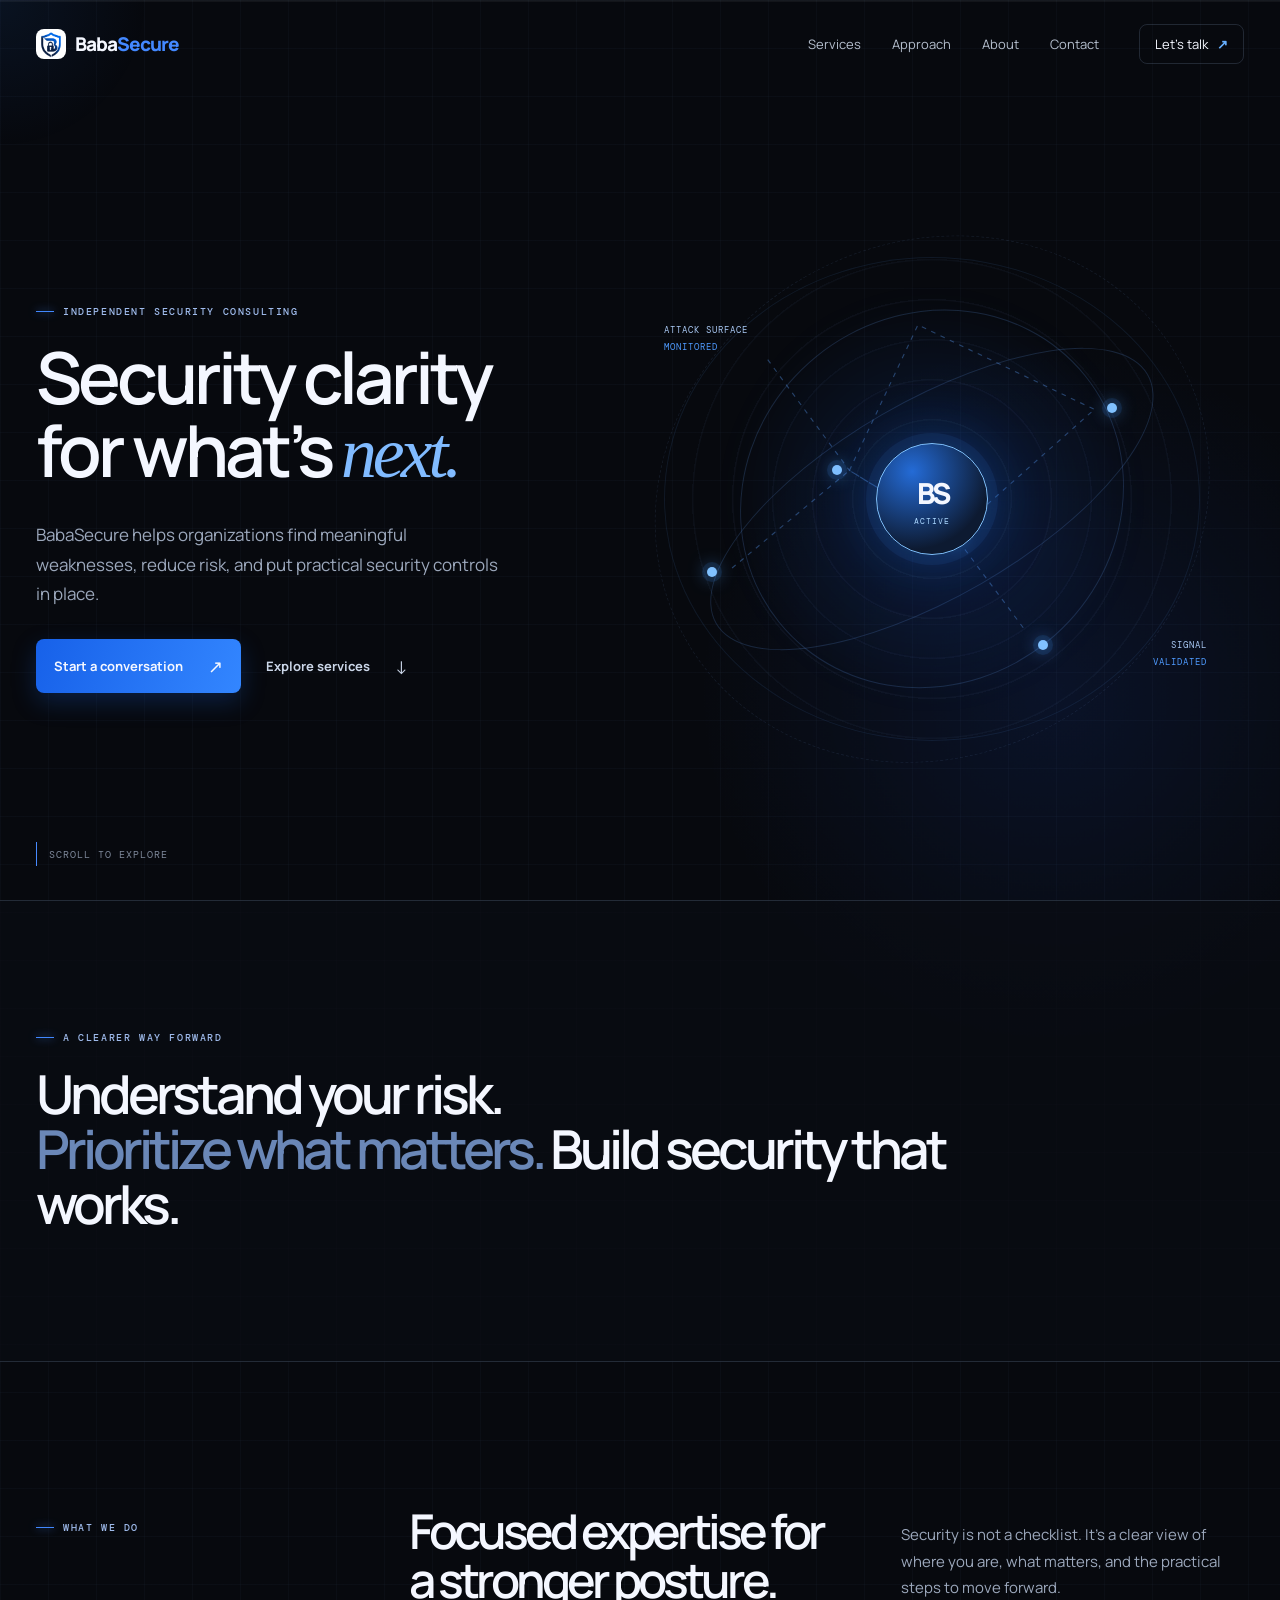
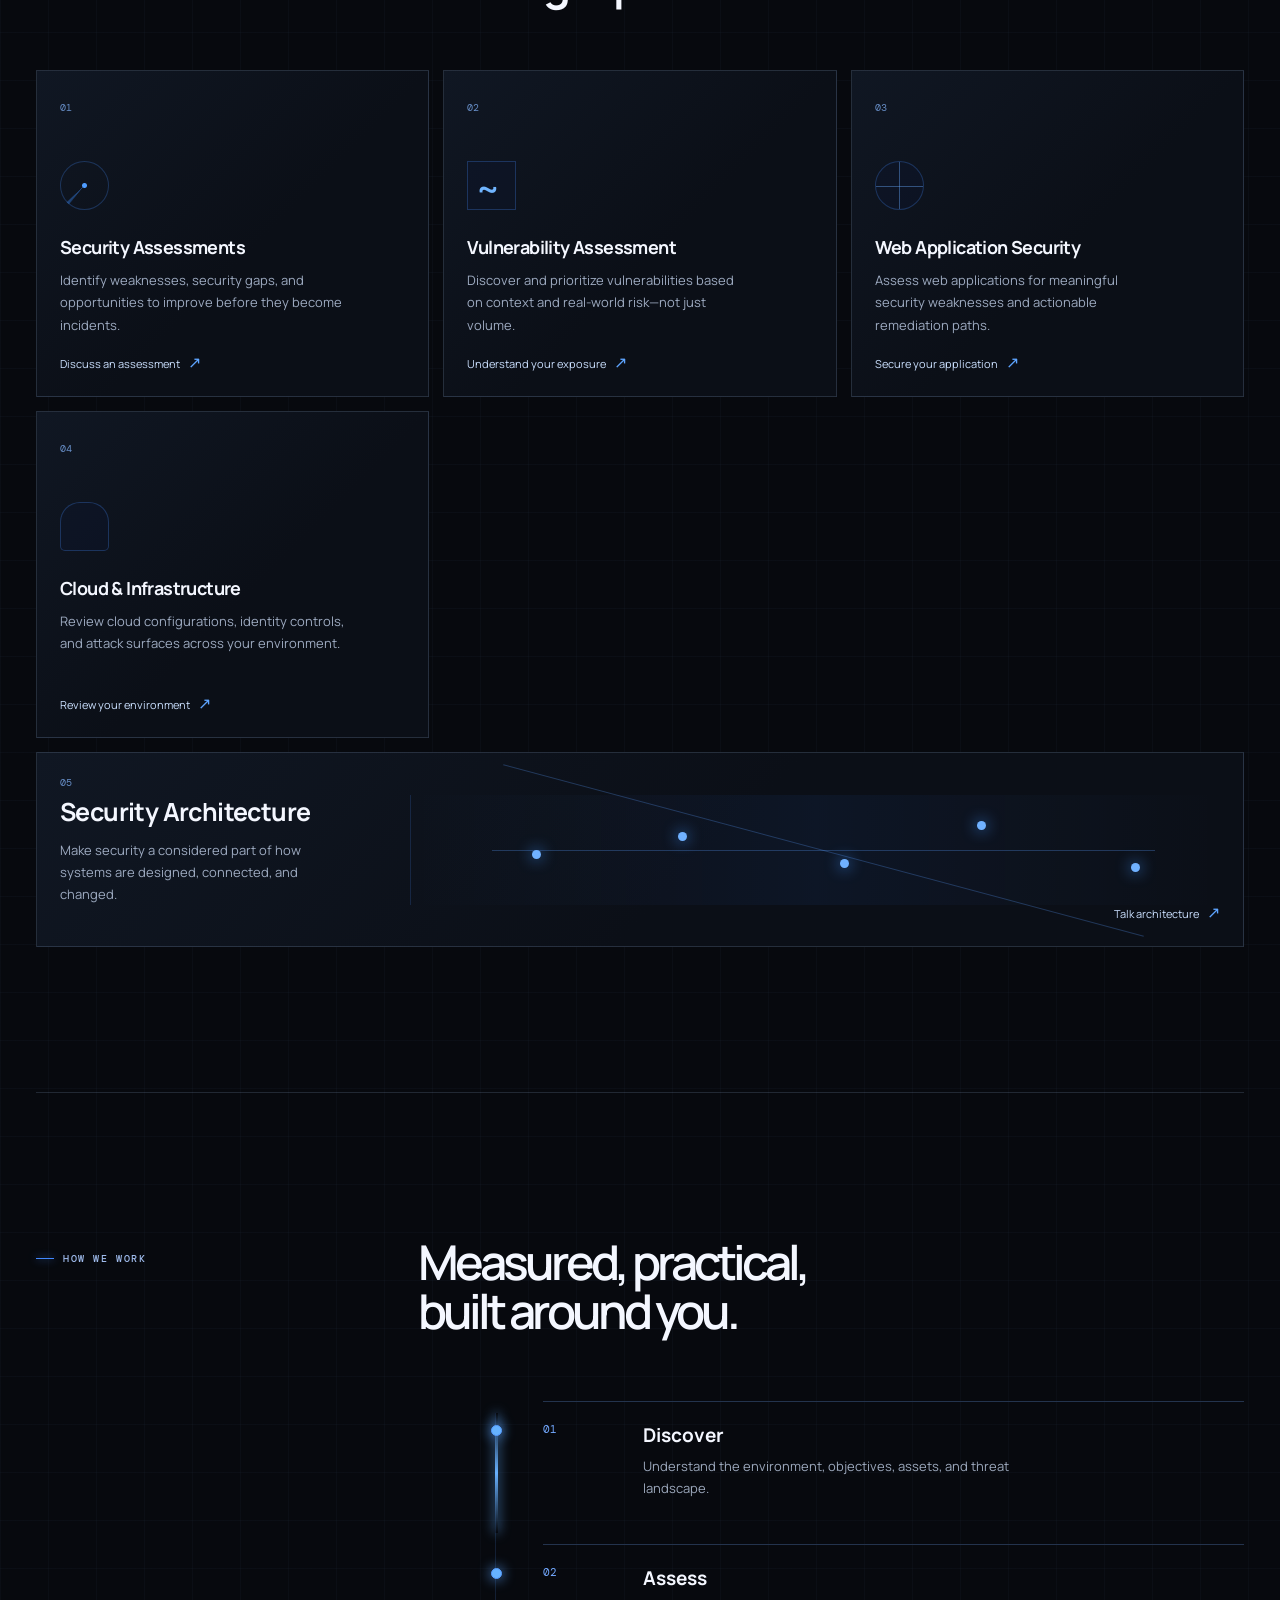
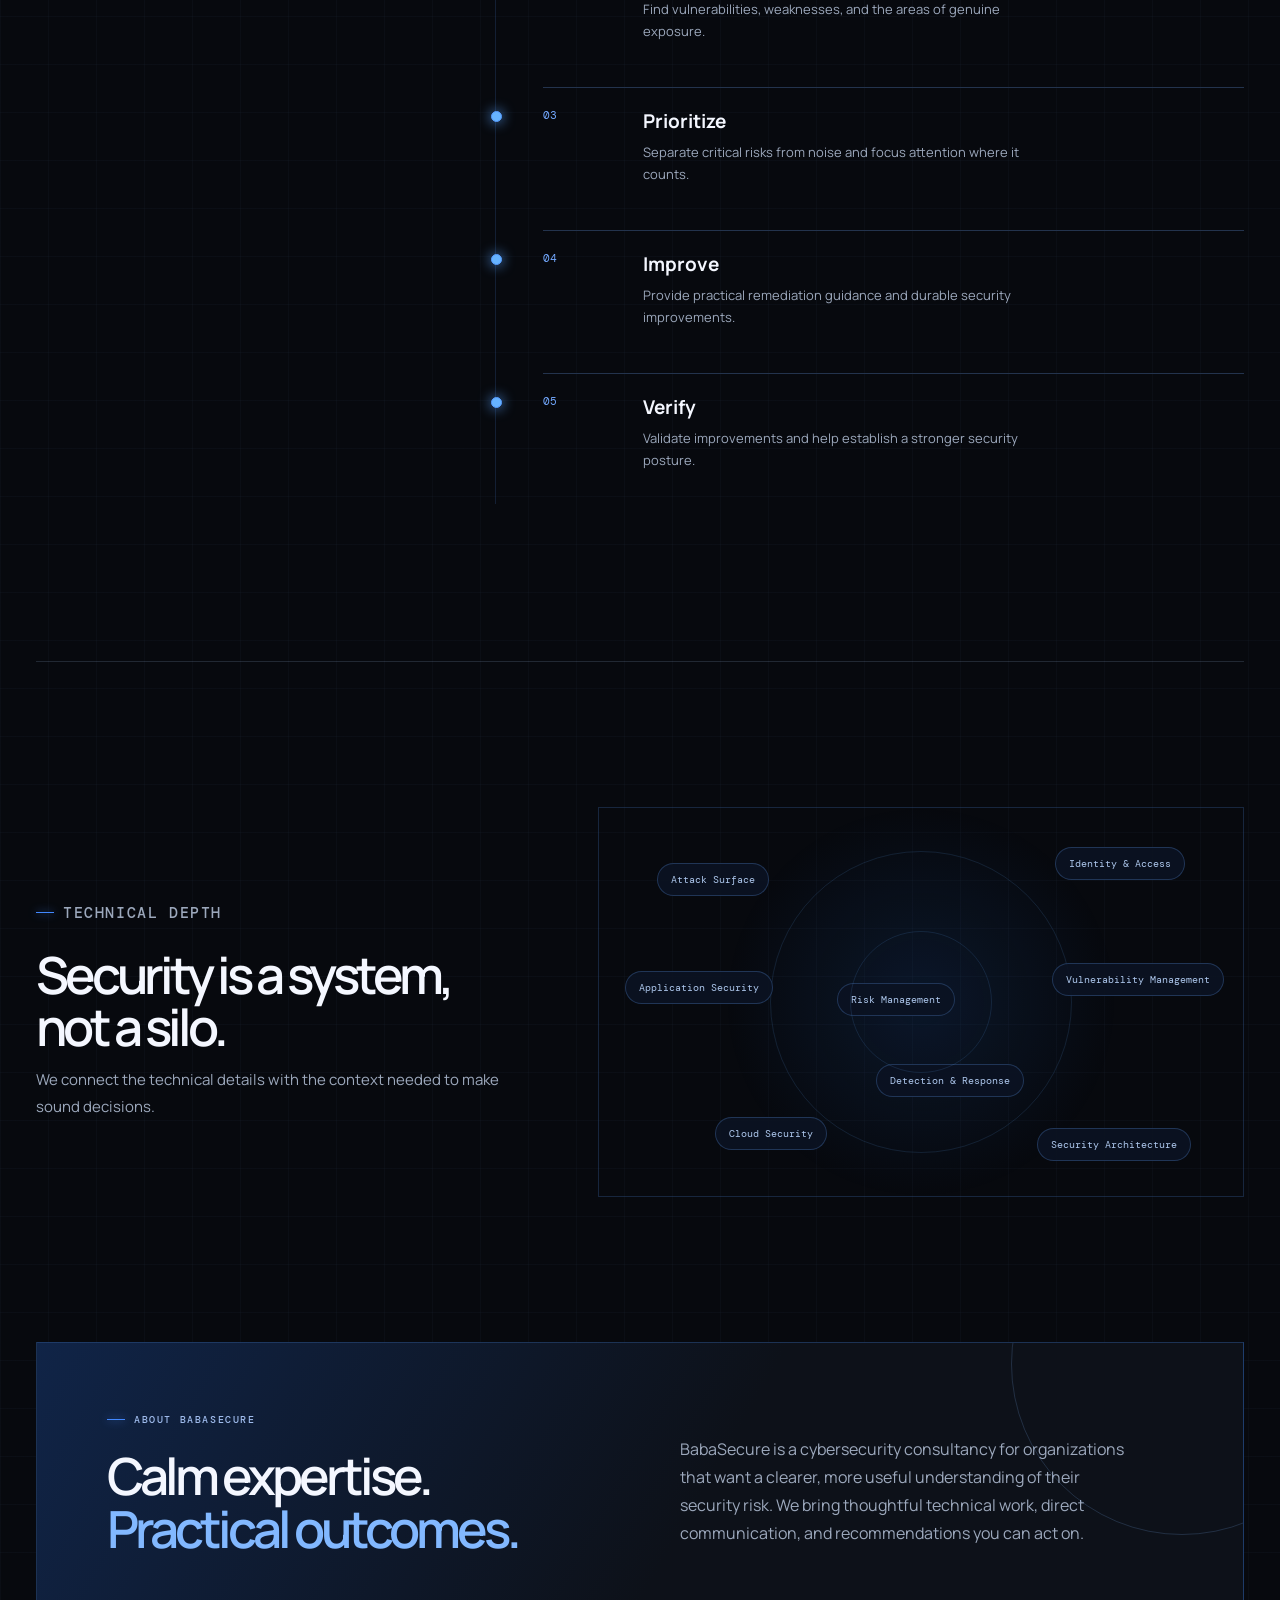
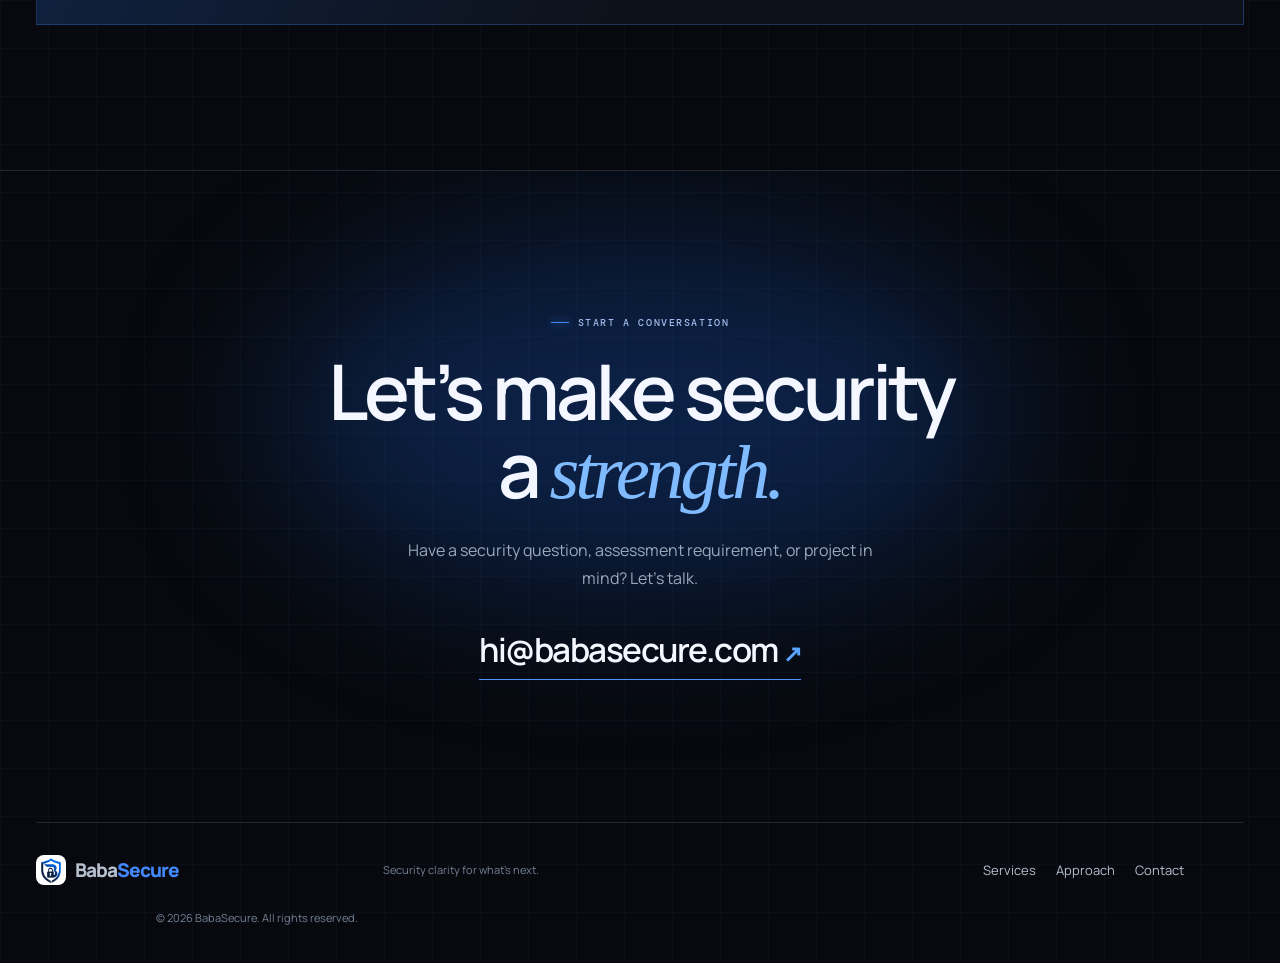
==== commit 7d57e78a: "Add files via upload" ====
--- a/index.html
+++ b/index.html
@@ -5,13 +5,13 @@
     <meta name="viewport" content="width=device-width, initial-scale=1.0" />
     <meta name="description" content="BabaSecure helps organizations understand risk, strengthen controls, and build practical cybersecurity resilience." />
     <meta name="theme-color" content="#07090e" />
-    <link rel="canonical" href="https://BabaSecure.com/" />
-    <meta property="og:title" content="BabaSecure — Information Security Consulting" />
+    <link rel="canonical" href="https://babasecure.com/" />
+    <meta property="og:title" content="BabaSecure — Cybersecurity Consulting" />
     <meta property="og:description" content="Practical cybersecurity for organizations that need clarity, confidence, and resilient systems." />
     <meta property="og:type" content="website" />
-    <meta property="og:url" content="https://BabaSecure.com/" />
+    <meta property="og:url" content="https://babasecure.com/" />
     <meta name="twitter:card" content="summary" />
-    <title>BabaSecure — Information Security Consulting</title>
+    <title>BabaSecure — Cybersecurity Consulting</title>
     <link rel="icon" href="BabaSecure%20nobg.png" />
     <link rel="stylesheet" href="styles.css" />
     <link rel="stylesheet" href="logo.css" />
@@ -24,10 +24,10 @@
       <nav class="desktop-nav" aria-label="Main navigation">
         <a href="#services">Services</a><a href="#approach">Approach</a><a href="#about">About</a><a href="#contact">Contact</a>
       </nav>
-      <a class="nav-cta" href="mailto:hi@BabaSecure.com">Let’s talk <b>↗</b></a>
+      <a class="nav-cta" href="mailto:hi@babasecure.com">Let’s talk <b>↗</b></a>
       <button class="menu-toggle" aria-expanded="false" aria-controls="mobile-nav" aria-label="Open menu"><i></i><i></i></button>
     </header>
-    <div class="mobile-nav" id="mobile-nav" aria-hidden="true"><a href="#services">Services</a><a href="#approach">Approach</a><a href="#about">About</a><a href="#contact">Contact</a><a class="button primary" href="mailto:hi@BabaSecure.com">Let’s talk <span>↗</span></a></div>
+    <div class="mobile-nav" id="mobile-nav" aria-hidden="true"><a href="#services">Services</a><a href="#approach">Approach</a><a href="#about">About</a><a href="#contact">Contact</a><a class="button primary" href="mailto:hi@babasecure.com">Let’s talk <span>↗</span></a></div>
 
     <main>
       <section class="hero" aria-labelledby="hero-title">
@@ -35,7 +35,7 @@
           <p class="eyebrow"><i></i> Independent security consulting</p>
           <h1 id="hero-title">Security clarity<br />for what’s <em>next.</em></h1>
           <p class="hero-text">BabaSecure helps organizations find meaningful weaknesses, reduce risk, and put practical security controls in place.</p>
-          <div class="hero-actions"><a class="button primary" href="mailto:hi@BabaSecure.com">Start a conversation <span>↗</span></a><a class="button text-button" href="#services">Explore services <span>↓</span></a></div>
+          <div class="hero-actions"><a class="button primary" href="mailto:hi@babasecure.com">Start a conversation <span>↗</span></a><a class="button text-button" href="#services">Explore services <span>↓</span></a></div>
         </div>
         <div class="system" aria-label="Abstract animated security network visualization" role="img">
           <div class="orb orb-one"></div><div class="orb orb-two"></div>
@@ -54,11 +54,11 @@
       <section class="services section" id="services">
         <div class="section-head reveal"><p class="eyebrow"><i></i> What we do</p><h2>Focused expertise for<br />a stronger posture.</h2><p>Security is not a checklist. It’s a clear view of where you are, what matters, and the practical steps to move forward.</p></div>
         <div class="service-grid">
-          <article class="service-card reveal"><span class="index">01</span><div class="service-icon icon-scan"></div><h3>Security Assessments</h3><p>Identify weaknesses, security gaps, and opportunities to improve before they become incidents.</p><a href="mailto:hi@BabaSecure.com?subject=Security%20Assessment%20enquiry">Discuss an assessment <span>↗</span></a></article>
-          <article class="service-card reveal"><span class="index">02</span><div class="service-icon icon-pulse"></div><h3>Vulnerability Assessment</h3><p>Discover and prioritize vulnerabilities based on context and real-world risk—not just volume.</p><a href="mailto:hi@BabaSecure.com?subject=Vulnerability%20Assessment%20enquiry">Understand your exposure <span>↗</span></a></article>
-          <article class="service-card reveal"><span class="index">03</span><div class="service-icon icon-web"></div><h3>Web Application Security</h3><p>Assess web applications for meaningful security weaknesses and actionable remediation paths.</p><a href="mailto:hi@BabaSecure.com?subject=Web%20Application%20Security%20enquiry">Secure your application <span>↗</span></a></article>
-          <article class="service-card reveal"><span class="index">04</span><div class="service-icon icon-cloud"></div><h3>Cloud & Infrastructure</h3><p>Review cloud configurations, identity controls, and attack surfaces across your environment.</p><a href="mailto:hi@BabaSecure.com?subject=Cloud%20Security%20enquiry">Review your environment <span>↗</span></a></article>
-          <article class="service-card wide reveal"><span class="index">05</span><div><h3>Security Architecture</h3><p>Make security a considered part of how systems are designed, connected, and changed.</p></div><div class="architecture-art"><span></span><span></span><span></span><span></span><span></span></div><a href="mailto:hi@BabaSecure.com?subject=Security%20Architecture%20enquiry">Talk architecture <span>↗</span></a></article>
+          <article class="service-card reveal"><span class="index">01</span><div class="service-icon icon-scan"></div><h3>Security Assessments</h3><p>Identify weaknesses, security gaps, and opportunities to improve before they become incidents.</p><a href="mailto:hi@babasecure.com?subject=Security%20Assessment%20enquiry">Discuss an assessment <span>↗</span></a></article>
+          <article class="service-card reveal"><span class="index">02</span><div class="service-icon icon-pulse"></div><h3>Vulnerability Assessment</h3><p>Discover and prioritize vulnerabilities based on context and real-world risk—not just volume.</p><a href="mailto:hi@babasecure.com?subject=Vulnerability%20Assessment%20enquiry">Understand your exposure <span>↗</span></a></article>
+          <article class="service-card reveal"><span class="index">03</span><div class="service-icon icon-web"></div><h3>Web Application Security</h3><p>Assess web applications for meaningful security weaknesses and actionable remediation paths.</p><a href="mailto:hi@babasecure.com?subject=Web%20Application%20Security%20enquiry">Secure your application <span>↗</span></a></article>
+          <article class="service-card reveal"><span class="index">04</span><div class="service-icon icon-cloud"></div><h3>Cloud & Infrastructure</h3><p>Review cloud configurations, identity controls, and attack surfaces across your environment.</p><a href="mailto:hi@babasecure.com?subject=Cloud%20Security%20enquiry">Review your environment <span>↗</span></a></article>
+          <article class="service-card wide reveal"><span class="index">05</span><div><h3>Security Architecture</h3><p>Make security a considered part of how systems are designed, connected, and changed.</p></div><div class="architecture-art"><span></span><span></span><span></span><span></span><span></span></div><a href="mailto:hi@babasecure.com?subject=Security%20Architecture%20enquiry">Talk architecture <span>↗</span></a></article>
         </div>
       </section>
 
@@ -74,9 +74,9 @@
       <section class="capabilities section"><div class="capability-copy reveal"><p class="eyebrow"><i></i> Technical depth</p><h2>Security is a system,<br />not a silo.</h2><p>We connect the technical details with the context needed to make sound decisions.</p></div><div class="constellation reveal" aria-label="Security capabilities"><button>Attack Surface</button><button>Identity &amp; Access</button><button>Application Security</button><button>Cloud Security</button><button>Vulnerability Management</button><button>Security Architecture</button><button>Detection &amp; Response</button><button>Risk Management</button></div></section>
 
       <section class="about section" id="about"><div class="about-card reveal"><div><p class="eyebrow"><i></i> About BabaSecure</p><h2>Calm expertise.<br /><span>Practical outcomes.</span></h2></div><p>BabaSecure is a cybersecurity consultancy for organizations that want a clearer, more useful understanding of their security risk. We bring thoughtful technical work, direct communication, and recommendations you can act on.</p></div></section>
-      <section class="contact" id="contact"><div class="contact-glow"></div><p class="eyebrow reveal"><i></i> Start a conversation</p><h2 class="reveal">Let’s make security<br />a <em>strength.</em></h2><p class="reveal">Have a security question, assessment requirement, or project in mind? Let’s talk.</p><a class="email-link reveal" href="mailto:hi@BabaSecure.com">hi@BabaSecure.com <span>↗</span></a></section>
+      <section class="contact" id="contact"><div class="contact-glow"></div><p class="eyebrow reveal"><i></i> Start a conversation</p><h2 class="reveal">Let’s make security<br />a <em>strength.</em></h2><p class="reveal">Have a security question, assessment requirement, or project in mind? Let’s talk.</p><a class="email-link reveal" href="mailto:hi@babasecure.com">hi@babasecure.com <span>↗</span></a></section>
     </main>
-    <footer><a class="brand" href="#top"><img src="BabaSecure%20nobg.png" alt="" /><span>Baba<span>Secure</span></span></a><p>Security clarity for what’s next.</p><div><a href="#services">Services</a><a href="#approach">Approach</a><a href="#about">About</a><a href="mailto:hi@BabaSecure.com">Contact</a></div><small>© <span id="year"></span> BabaSecure. All rights reserved.</small></footer>
+    <footer><a class="brand" href="#top"><img src="BabaSecure%20nobg.png" alt="" /><span>Baba<span>Secure</span></span></a><p>Security clarity for what’s next.</p><div><a href="#services">Services</a><a href="#approach">Approach</a><a href="mailto:hi@babasecure.com">Contact</a></div><small>© <span id="year"></span> BabaSecure. All rights reserved.</small></footer>
     <script src="script.js"></script>
   </body>
 </html>
